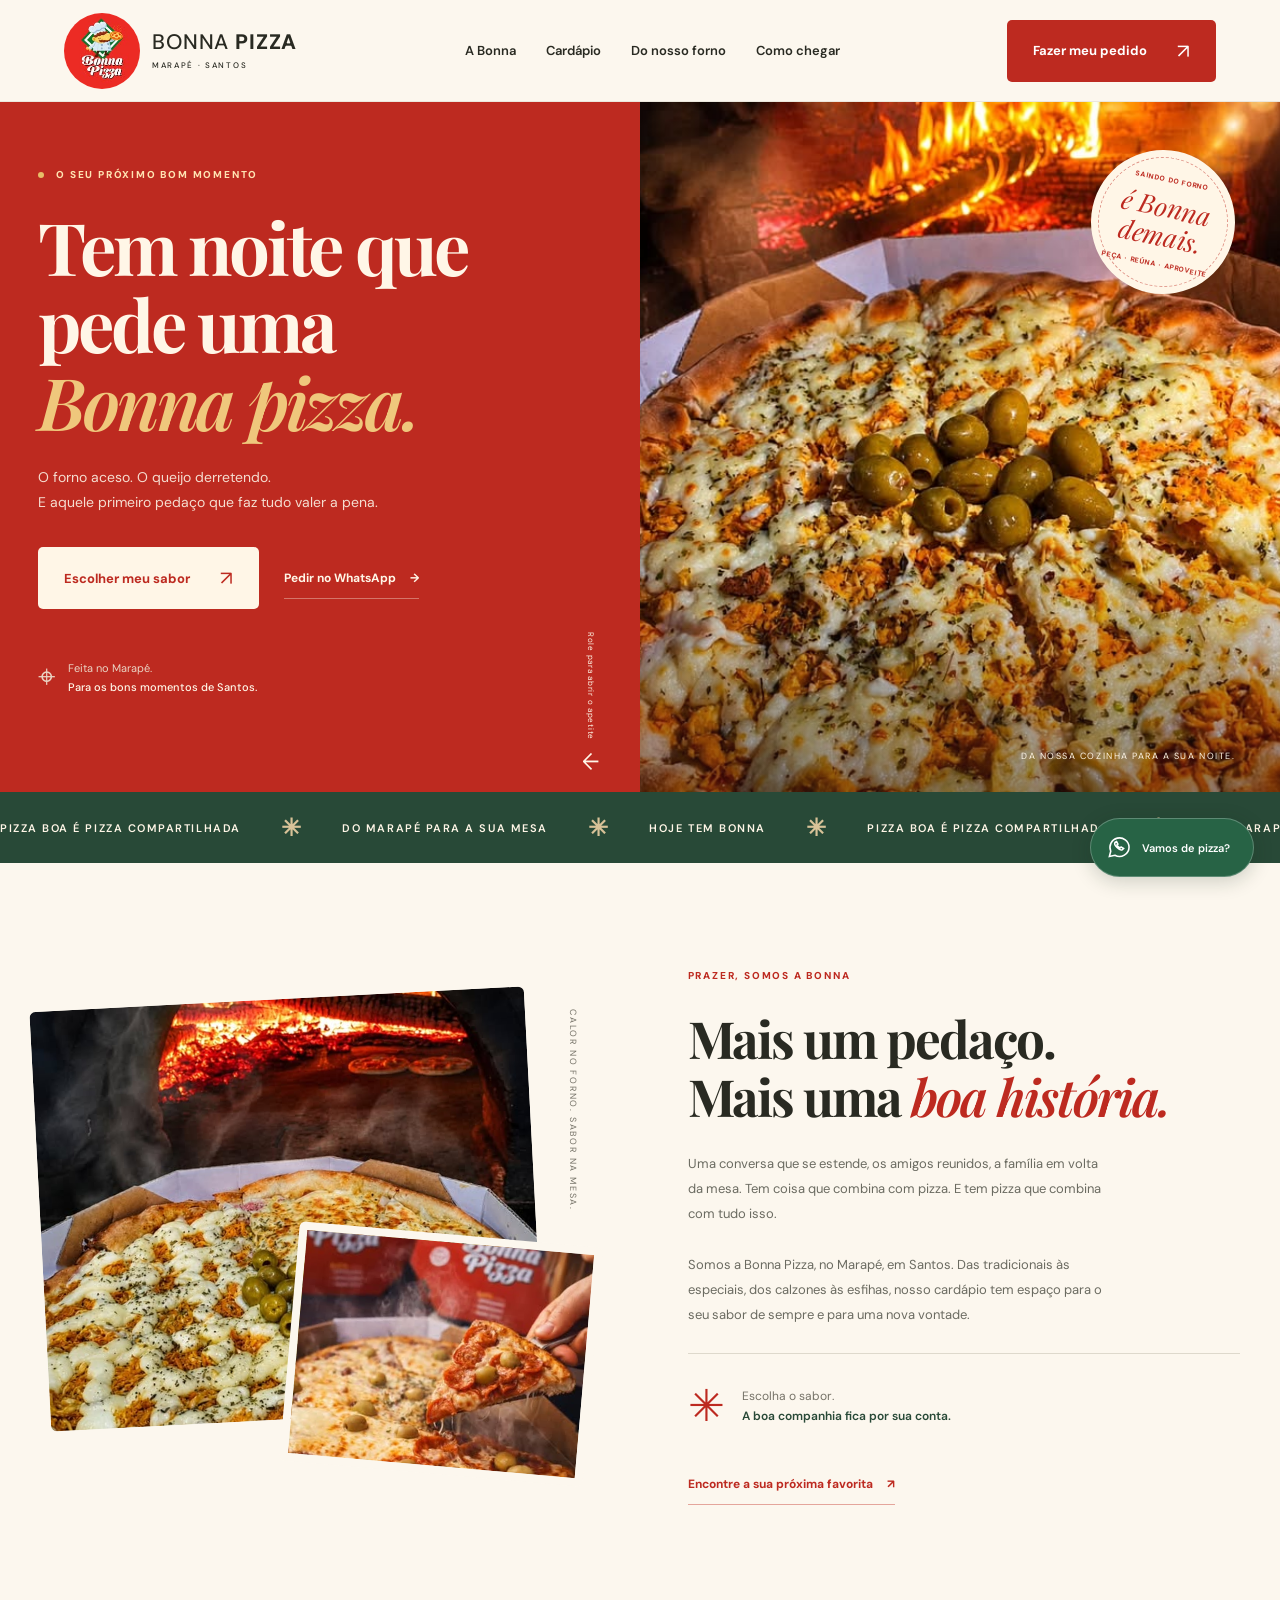
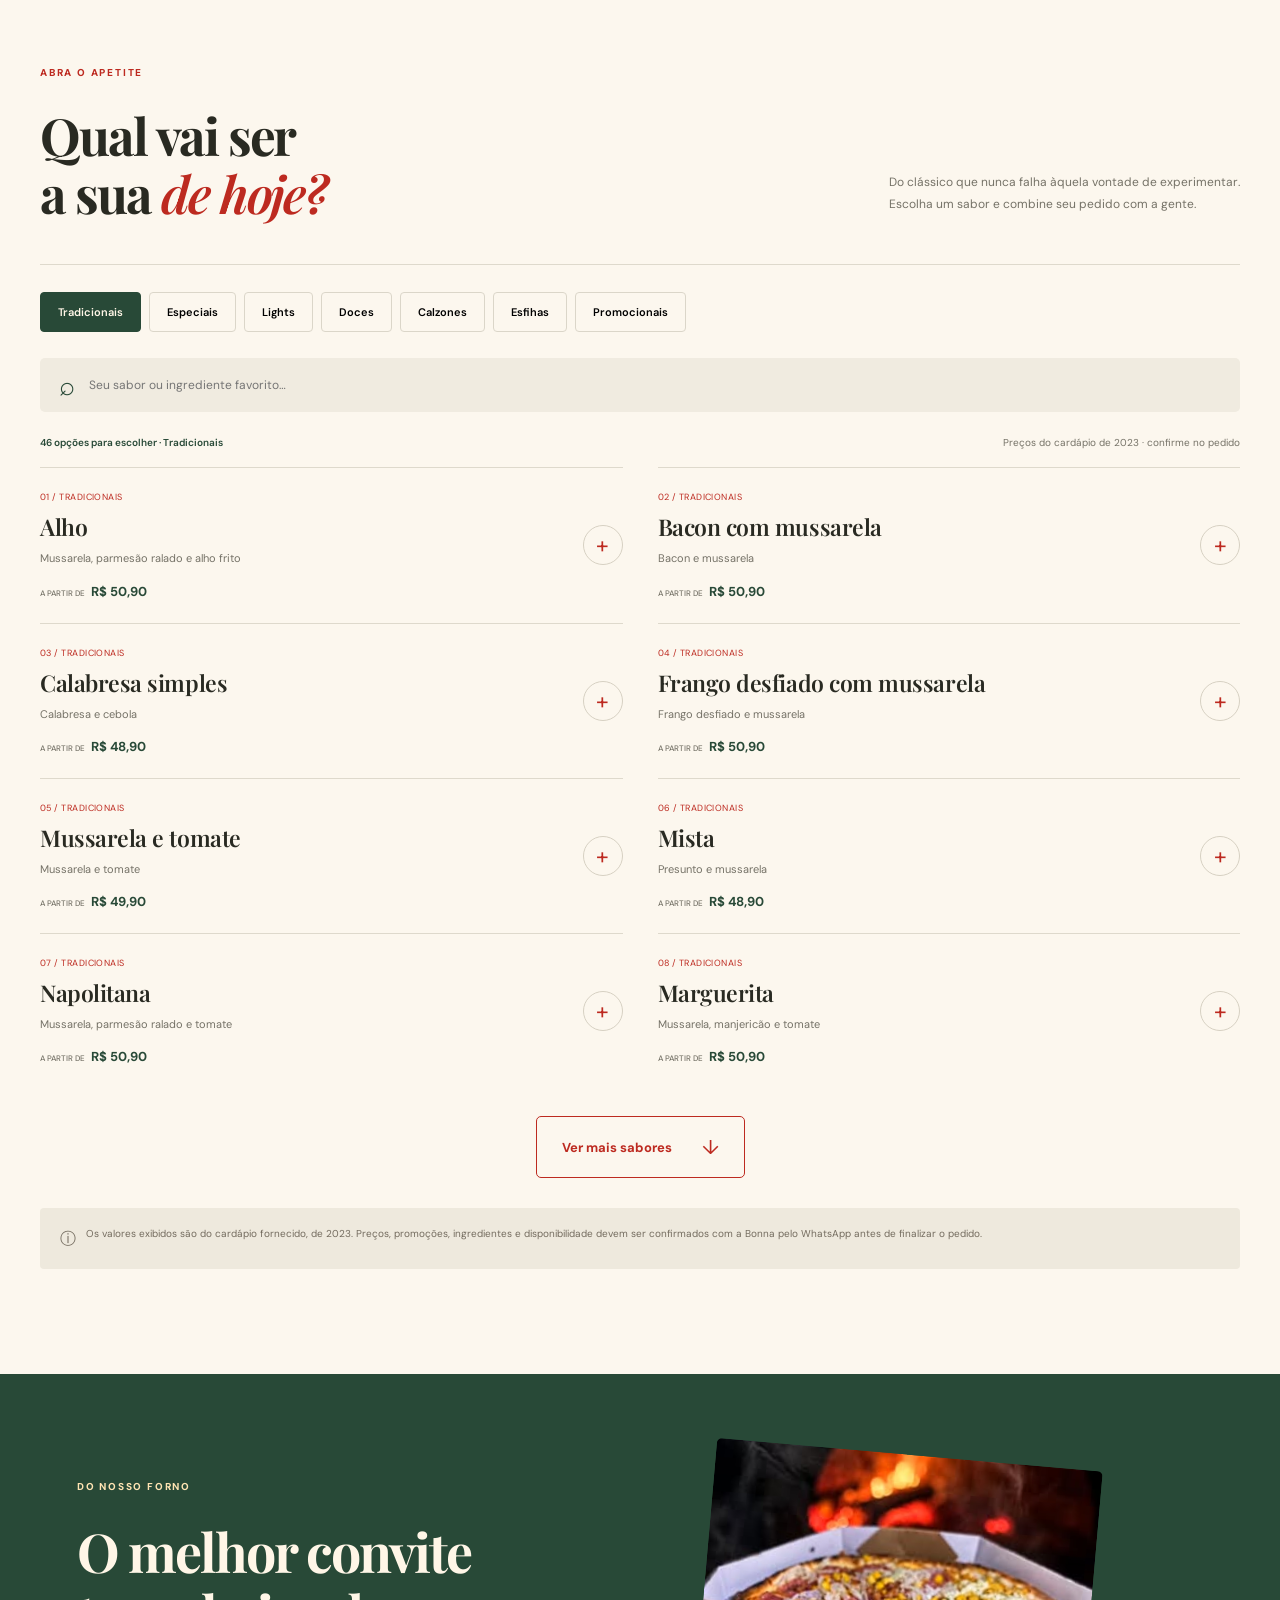
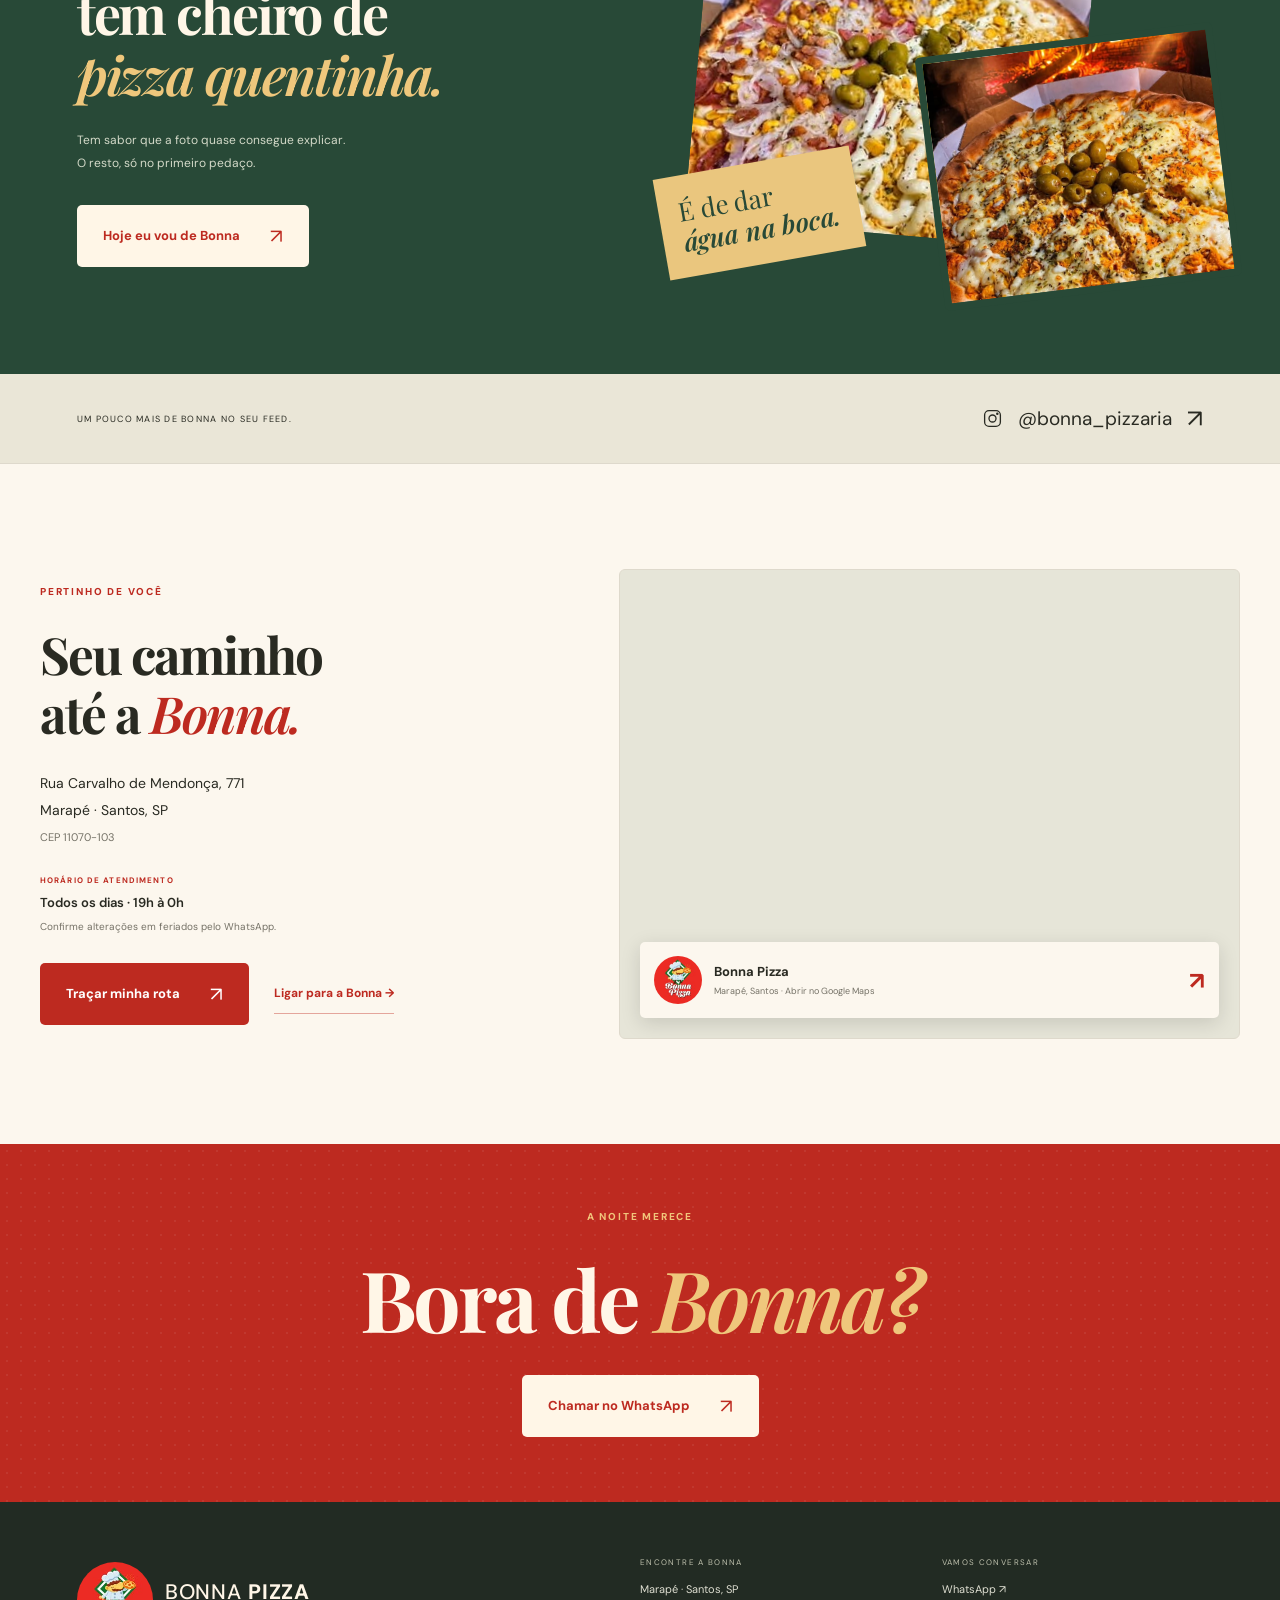
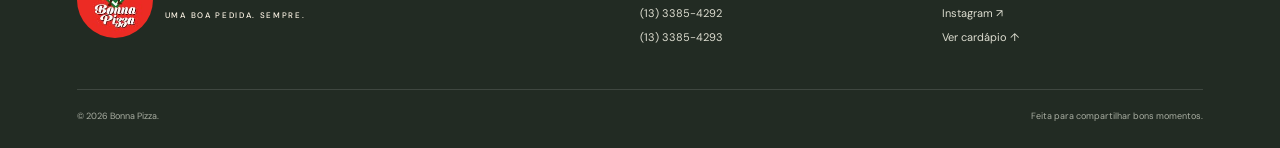
==== index.html @ b21de962 "Adiciona site da Bonna Pizza com cardápio e pedidos pelo WhatsApp" ====
<!doctype html>
<html lang="pt-BR">
<head>
  <meta charset="UTF-8"><meta name="viewport" content="width=device-width,initial-scale=1">
  <title>Bonna Pizza · Um bom momento começa com pizza</title>
  <meta name="description" content="Conheça o cardápio da Bonna Pizza no Marapé, em Santos. Pizzas, calzones e esfihas. Escolha seu sabor e peça pelo WhatsApp.">
  <meta name="theme-color" content="#bf291e"><link rel="icon" type="image/jpeg" href="[data-uri]"><link rel="apple-touch-icon" href="[data-uri]">
  <style>@import url('https://fonts.googleapis.com/css2?family=DM+Sans:wght@400;500;600;700&family=Playfair+Display:ital,wght@0,600;0,700;0,800;1,600;1,700&display=swap');
:root{--red:#bd2a20;--deep:#93251d;--cream:#fff6e7;--paper:#fcf7ee;--ink:#292a22;--green:#284937;--muted:#757267;--line:#ded9cc}*{box-sizing:border-box}html{scroll-behavior:smooth;scroll-padding-top:105px}body{margin:0;color:var(--ink);background:var(--paper);font-family:'DM Sans',Arial,sans-serif;-webkit-font-smoothing:antialiased}a{color:inherit;text-decoration:none;cursor:pointer}button,input{font:inherit}button{cursor:pointer}img{display:block;max-width:100%;object-fit:cover}button,a,input{ -webkit-tap-highlight-color:transparent}a,button{transition:transform .25s,background .25s,box-shadow .25s,color .25s}a:focus-visible,button:focus-visible,input:focus-visible{outline:3px solid #d18c28;outline-offset:5px}.sr-only{position:absolute;width:1px;height:1px;overflow:hidden;clip-path:inset(50%)}.skip{position:fixed;top:-70px;background:var(--cream);padding:14px;z-index:100}.skip:focus{top:0}header{height:102px;background:var(--paper);position:sticky;top:0;z-index:30;border-bottom:1px solid #ded9cc88;transition:box-shadow .3s}header.scrolled{box-shadow:0 6px 20px #26251d10}.nav-wrap{max-width:1440px;height:100%;margin:auto;padding:0 5%;display:flex;align-items:center;justify-content:space-between;gap:24px}.brand{display:flex;align-items:center;gap:12px}.brand img{border-radius:50%;width:76px;height:76px}.brand>span{font-size:21px;letter-spacing:.04em;font-weight:500;line-height:1.05}.brand b{font-weight:800}.brand small{display:block;font-size:8px;letter-spacing:.21em;margin-top:8px}nav{display:flex;gap:30px;font-size:13px;font-weight:600}nav a:hover{color:var(--red);transform:translateY(-2px)}.button{background:var(--red);color:white;border:1px solid transparent;display:inline-flex;align-items:center;justify-content:center;gap:30px;padding:17px 25px;border-radius:5px;font-size:13px;font-weight:700;min-height:52px}.button span{font-size:20px;font-weight:400}.button:hover{transform:translateY(-4px);box-shadow:0 9px 22px #7c231c28;background:var(--deep)}.cream{background:var(--cream);color:var(--red)}.cream:hover{background:#fff;color:var(--deep);box-shadow:0 10px 28px #31160d28}.outline{background:transparent;border-color:var(--red);color:var(--red)}.outline:hover{background:var(--red);color:#fff}.menu-toggle{display:none}.hero{display:grid;grid-template-columns:1fr 1fr;min-height:690px;position:relative;background:var(--red);color:var(--cream)}.hero-copy{padding:65px 6% 65px max(6%,calc((100vw - 1290px)/2));position:relative;z-index:1}.eyebrow{font-size:10px;font-weight:800;letter-spacing:.18em;color:var(--red);margin:0 0 25px;line-height:1.6}.eyebrow.light{color:#ffe4b3}.eyebrow>span{display:inline-block;background:#e7be68;width:6px;height:6px;border-radius:50%;margin-right:8px}.hero h1{font-family:'Playfair Display',Georgia,serif;font-size:clamp(55px,5.65vw,87px);line-height:1.07;letter-spacing:-.045em;font-weight:700;margin:0 0 25px}em{font-weight:600}h1 em{color:#efc77c}.hero-description{font-size:14px;line-height:1.8;color:#f5ddd0;margin-bottom:32px}.actions{display:flex;align-items:center;gap:25px;flex-wrap:wrap}.text-link{font-size:12px;font-weight:700;display:inline-flex;gap:14px;align-items:center;border-bottom:1px solid #fff6e75e;padding:12px 0}.text-link:hover{transform:translateY(-3px)}.text-link.red{color:var(--red);border-color:#bd2a2066}.hero-location{display:flex;align-items:center;gap:13px;margin-top:42px;font-size:11px;line-height:1.7;color:#ead4c4}.hero-location strong{font-weight:500;color:var(--cream)}.location-icon{font-size:31px;font-weight:400}.hero-photo{position:relative;min-width:0;overflow:hidden}.hero-photo>img{height:100%;width:100%;object-position:55% center;transition:transform 1s}.hero:hover .hero-photo>img{transform:scale(1.025)}.photo-shade{position:absolute;inset:0;background:linear-gradient(0deg,#20110a80,transparent 40%)}.round-stamp{position:absolute;right:7%;top:7%;border-radius:50%;width:144px;height:144px;display:flex;flex-direction:column;align-items:center;justify-content:center;background:var(--cream);color:var(--red);transform:rotate(12deg);outline:1px dashed #bd2a2077;outline-offset:-8px;box-shadow:0 3px 20px #0002}.round-stamp>span{font-size:7px;letter-spacing:.1em;font-weight:700}.round-stamp b{font:italic 26px/1.1 'Playfair Display',Georgia,serif;text-align:center;margin:9px 0}.photo-caption{position:absolute;bottom:30px;right:7%;font-size:9px;letter-spacing:.17em}.scroll-cue{position:absolute;bottom:20px;left:45%;font-size:8px;letter-spacing:.09em;writing-mode:vertical-rl;display:flex;gap:12px;align-items:center}.scroll-cue span{font-size:22px}.marquee{overflow:hidden;background:var(--green);color:var(--cream);padding:20px 0;font-size:11px;letter-spacing:.14em;font-weight:600}.marquee>div{display:flex;align-items:center;gap:40px;white-space:nowrap;width:max-content;animation:marquee 42s linear infinite}.marquee i{color:#d8c298;font-size:24px;font-style:normal}@keyframes marquee{to{transform:translateX(-50%)}}.section{max-width:1290px;padding:105px 40px;margin:0 auto}h2{font-family:'Playfair Display',Georgia,serif;font-size:clamp(38px,4vw,58px);line-height:1.14;letter-spacing:-.04em;font-weight:700;margin:0}h2 em{color:var(--red)}.about{display:grid;grid-template-columns:1fr 1fr;gap:95px;align-items:center}.about-images{position:relative;padding:0 58px 55px 0;min-width:0}.image-frame{overflow:hidden;border-radius:6px}.image-frame img{width:100%;height:100%;transition:transform .7s}.image-frame:hover img{transform:scale(1.05)}.tall{height:420px;transform:rotate(-3deg)}.detail{position:absolute;bottom:0;right:0;width:55%;height:240px;border:8px solid var(--paper);transform:rotate(5deg)}.vertical-label{position:absolute;right:14px;top:10px;writing-mode:vertical-rl;letter-spacing:.2em;font-size:9px;color:var(--muted)}.about-copy>p:not(.eyebrow){font-size:13px;line-height:1.95;color:#6b6b61;max-width:420px;margin-top:25px}.about-note{display:flex;gap:17px;align-items:center;margin:25px 0;border-top:1px solid var(--line);padding-top:20px}.about-note>span{font-size:44px;color:var(--red)}.about-note p{font-size:12px;line-height:1.7;color:var(--muted)}.about-note strong{color:var(--green);font-weight:600}.menu-section{padding-top:55px}.section-heading{display:flex;justify-content:space-between;align-items:flex-end;gap:30px;margin-bottom:42px}.section-heading>p{font-size:12px;color:var(--muted);line-height:1.9;max-width:360px;margin-bottom:6px}.menu-controls{border-top:1px solid var(--line);padding-top:27px}.tabs{display:flex;gap:8px;overflow:auto;padding-bottom:14px;scrollbar-width:thin}.tabs button{border:1px solid #dbd6c9;background:transparent;border-radius:4px;padding:12px 17px;font-size:11px;font-weight:600;white-space:nowrap}.tabs button.active{color:var(--cream);background:var(--green);border-color:var(--green)}.tabs button:hover{transform:translateY(-2px);border-color:var(--green)}.search-wrap{position:relative;margin:12px 0 24px;display:flex;align-items:center;gap:12px;background:#f0ebe0;border:1px solid transparent;border-radius:5px;padding:0 18px}.search-wrap:focus-within{border-color:var(--green)}.search-wrap>span{font-size:27px;color:var(--green)}.search-wrap input{height:52px;border:0;background:none;width:100%;outline:none;font-size:12px;color:var(--ink)}.search-wrap button{border:0;background:none;font-size:22px;color:var(--muted)}.menu-meta{display:flex;justify-content:space-between;align-items:center;gap:15px;font-size:10px;color:var(--muted);margin-bottom:18px}.menu-meta p{margin:0;color:var(--green);font-weight:600}.menu-grid{display:grid;grid-template-columns:repeat(2,minmax(0,1fr));gap:0 35px}.menu-card{display:grid;grid-template-columns:1fr auto;gap:18px;padding:23px 0;border-top:1px solid var(--line);position:relative;animation:card-in .35s both}.menu-card:hover{background:#f4eee1}.menu-card h3{font-family:'Playfair Display',Georgia,serif;font-size:23px;font-weight:600;letter-spacing:-.02em;margin:0 0 7px}.menu-number{font-family:'DM Sans',sans-serif;font-size:9px;letter-spacing:.05em;color:var(--red);display:block;margin-bottom:8px}.menu-card p{font-size:11px;color:var(--muted);line-height:1.75;margin:0;max-width:330px}.menu-card .price{font-size:13px;font-weight:700;color:var(--green);margin-top:14px}.price small{font-size:8px;font-weight:500;color:var(--muted);margin-right:6px}.pick{width:40px;height:40px;align-self:center;border-radius:50%;border:1px solid #d6d0c2;color:var(--red);background:transparent;font-size:23px}.pick:hover{background:var(--red);border-color:var(--red);color:white;transform:rotate(90deg)}#load-more{display:flex;margin:28px auto 0}#load-more[hidden]{display:none}.menu-footnote{display:flex;gap:10px;align-items:flex-start;background:#eee9dd;padding:17px 20px;border-radius:4px;margin-top:30px;font-size:10px;color:#736b5e;line-height:1.7}.menu-footnote p{margin:0}.menu-footnote>span{font-size:16px}.oven-section{background:var(--green);color:var(--cream);display:grid;grid-template-columns:1fr 1fr;gap:40px;padding:80px max(6%,calc((100vw - 1210px)/2));overflow:hidden}.oven-copy{padding:25px 0}.oven-copy h2{font-size:clamp(40px,4.2vw,62px)}.oven-copy h2 em{color:#efc77c}.oven-copy>p:not(.eyebrow){font-size:12px;line-height:1.9;color:#d3d9c8;margin:25px 0 30px}.oven-images{position:relative;padding:0 20px 35px 40px;min-height:440px}.oven-main{height:380px;width:80%;border-radius:5px;transform:rotate(5deg);object-position:center}.oven-detail{position:absolute;bottom:0;right:-25px;width:55%;height:255px;border:7px solid var(--green);border-radius:5px;transform:rotate(-7deg)}.oven-tag{position:absolute;left:0;bottom:30px;background:#eac67e;color:var(--green);font:26px/1.2 'Playfair Display',Georgia,serif;padding:20px;transform:rotate(-10deg)}.instagram-strip{display:flex;justify-content:space-between;gap:24px;align-items:center;padding:28px max(6%,calc((100vw - 1210px)/2));background:#eae6d7;border-bottom:1px solid var(--line)}.instagram-strip>span{font-size:9px;letter-spacing:.14em}.instagram-strip a{font-size:19px;display:flex;align-items:center;gap:15px}.instagram-strip a:hover{color:var(--red);transform:translateX(4px)}.instagram-strip svg{width:21px;height:21px;fill:none;stroke:currentColor;stroke-width:1.5}.instagram-strip b{font-size:25px;font-weight:400}.location{display:grid;grid-template-columns:.9fr 1.1fr;gap:70px;align-items:center}address{font-size:14px;line-height:1.9;font-style:normal;margin-top:28px}address small{color:var(--muted);font-size:11px}.hours{display:flex;flex-direction:column;gap:9px;margin:25px 0 30px}.hours>span{font-size:8px;letter-spacing:.14em;color:var(--red);font-weight:700}.hours strong{font-size:13px;font-weight:600}.hours small{font-size:10px;color:var(--muted)}.map-wrap{height:470px;position:relative;border-radius:6px;overflow:hidden;background:#e6e5d8;border:1px solid #ded9cc}.map-wrap iframe{height:100%;width:100%;border:0;filter:saturate(.65)}.map-label{position:absolute;bottom:20px;left:20px;right:20px;background:var(--paper);border-radius:5px;padding:14px;display:flex;align-items:center;gap:12px;box-shadow:0 5px 20px #0002}.map-label img{border-radius:50%}.map-label span{display:flex;flex-direction:column;gap:5px}.map-label strong{font-size:13px}.map-label small{font-size:9px;color:var(--muted)}.map-label>b{margin-left:auto;font-size:24px;color:var(--red)}.final-cta{background:var(--red);color:var(--cream);padding:65px 30px;text-align:center;background-image:radial-gradient(#fff1 1px,transparent 1px);background-size:14px 14px}.final-cta .eyebrow{color:#f1c57b}.final-cta h2{font-size:clamp(55px,6.6vw,94px);margin-bottom:28px}.final-cta h2 em{color:#efc77c}footer{background:#222b23;color:var(--cream);padding:55px max(6%,calc((100vw - 1210px)/2)) 0}.footer-main{display:grid;grid-template-columns:2fr 1fr 1fr;gap:40px;padding-bottom:45px}.footer-main>div{display:flex;flex-direction:column;gap:10px}.footer-main>div>span{font-size:8px;letter-spacing:.17em;color:#bdbfac;margin-bottom:5px}.footer-main>div>a{font-size:11px;color:#deded1}.footer-main>div>a:hover{color:#efc77c}.footer-bottom{border-top:1px solid #fff2;padding:20px 0 26px;display:flex;justify-content:space-between;font-size:9px;color:#a9aea2}.whatsapp-float{position:fixed;right:26px;bottom:23px;background:#276345;color:white;z-index:25;display:flex;align-items:center;gap:9px;padding:15px;border:1px solid #ffffff40;border-radius:40px;box-shadow:0 4px 20px #10291633}.whatsapp-float svg{width:27px;height:27px;fill:none;stroke:currentColor;stroke-width:1.4}.whatsapp-float span{font-size:11px;font-weight:600;padding-right:8px}.whatsapp-float:hover{transform:translateY(-5px);background:#1c7746;box-shadow:0 9px 25px #10291644}dialog{border:0;border-radius:10px;max-width:520px;width:calc(100% - 32px);padding:0;background:var(--paper);color:var(--ink);box-shadow:0 20px 90px #0004}dialog::backdrop{background:#152017aa;backdrop-filter:blur(4px)}.dialog-inner{padding:42px;position:relative}.dialog-close{position:absolute;right:15px;top:12px;border:0;background:none;color:var(--red);font-size:28px;width:35px;height:35px}.dialog-inner .eyebrow{margin-bottom:14px}.dialog-inner h2{font-size:36px}.dialog-inner>p:not(.eyebrow){font-size:13px;line-height:1.8;color:var(--muted)}fieldset{border:0;padding:0;margin:25px 0}legend{font-size:11px;font-weight:700;margin-bottom:12px}#size-options{display:flex;gap:12px}.size-option{border:1px solid var(--line);padding:16px;cursor:pointer;border-radius:5px;flex:1;display:flex;align-items:center;gap:10px;font-size:12px}.size-option:has(input:checked){background:#e5ecdf;border-color:var(--green)}.size-option input{accent-color:var(--green)}.size-option strong{display:block;font-size:14px;margin-top:5px}.dialog-warning{font-size:10px!important}#dialog-order{width:100%;gap:12px}.reveal{transition:opacity .75s,transform .75s}.motion .reveal{opacity:0;transform:translateY(28px)}.motion .reveal.visible{opacity:1;transform:none}@keyframes card-in{from{opacity:0;transform:translateY(12px)}to{opacity:1;transform:none}}
@media(min-width:1600px){.hero-copy{padding-top:80px;padding-bottom:80px}.hero{min-height:750px}}@media(max-width:1100px){nav{gap:17px}.nav-order{padding:13px 16px;gap:12px}.brand>span{display:none}.hero-copy{padding:55px 6%}.hero h1{font-size:66px}.hero .actions{gap:10px}.hero .text-link{font-size:10px}.about{gap:50px}.section{padding:80px 35px}.oven-section{padding:65px 6%}.oven-images{padding-left:15px}.location{gap:35px}.round-stamp{width:120px;height:120px}.round-stamp b{font-size:23px}.round-stamp>span{font-size:6px}.hero .button{padding:15px 18px;gap:14px}.oven-detail{right:-5px}.oven-tag{font-size:22px}}
@media(max-width:760px){html{scroll-padding-top:82px}header{height:82px}.nav-wrap{padding:0 20px;gap:12px}.brand img{width:60px;height:60px}.brand>span{display:block;font-size:17px}.brand small{font-size:6px}.nav-order{margin-left:auto;padding:11px 14px;min-height:42px;font-size:10px;gap:10px}.menu-toggle{width:33px;height:40px;display:flex;flex-direction:column;justify-content:center;gap:6px;background:none;border:0;padding:3px}.menu-toggle span{height:2px;width:24px;background:var(--green);transition:transform .25s}.menu-toggle[aria-expanded=true] span:first-child{transform:translateY(4px) rotate(45deg)}.menu-toggle[aria-expanded=true] span:last-child{transform:translateY(-4px) rotate(-45deg)}nav{position:absolute;top:82px;left:0;right:0;padding:25px;background:var(--paper);box-shadow:0 12px 15px #0001;display:none;flex-direction:column;gap:24px}nav.open{display:flex}.hero{grid-template-columns:1fr;min-height:0}.hero-copy{padding:48px 25px 40px}.hero h1{font-size:clamp(53px,12vw,78px);line-height:1.05}.hero .eyebrow{font-size:8px;margin-bottom:23px}.hero-description{font-size:13px;margin-bottom:25px}.hero h1 br:nth-child(2){display:none}.hero .actions{gap:20px}.hero .text-link{font-size:11px}.hero-location{margin-top:30px;font-size:10px}.hero-photo{height:390px}.hero-photo>img{object-position:center 55%}.round-stamp{top:25px;right:25px;width:115px;height:115px}.scroll-cue{display:none}.photo-caption{font-size:7px;bottom:20px}.marquee{padding:15px 0;font-size:9px}.marquee>div{gap:25px}.section{padding:65px 24px}.about{grid-template-columns:1fr;gap:40px}.about-images{max-width:500px;width:100%;margin:auto;padding-right:45px;padding-bottom:35px}.tall{height:340px}.detail{height:200px;width:53%}.about-copy h2{font-size:41px}.about-copy>p:not(.eyebrow){font-size:13px}.about-copy .eyebrow{margin-bottom:18px}.about-note{margin:20px 0}.menu-section{padding-top:25px}.section-heading{display:block;margin-bottom:28px}.section-heading>p{margin-top:20px;font-size:12px}.section-heading h2{font-size:46px}.eyebrow{font-size:9px;margin-bottom:18px}.tabs{margin-right:-24px}.tabs button{font-size:10px;padding:11px 13px}.menu-meta{align-items:flex-start;flex-direction:column;gap:7px;font-size:9px}.menu-grid{grid-template-columns:1fr}.menu-card{padding:22px 0}.menu-card h3{font-size:24px}.menu-card p{font-size:12px}.menu-card .price{font-size:14px}.pick{height:43px;width:43px}.menu-footnote{font-size:9px;padding:15px}.oven-section{grid-template-columns:1fr;padding:55px 24px;gap:25px}.oven-copy h2{font-size:44px}.oven-copy{padding:0}.oven-images{min-height:400px;padding:0 30px 40px 10px;max-width:500px;width:100%;margin:auto}.oven-main{width:85%;height:330px}.oven-detail{height:230px;width:54%;right:0}.oven-tag{bottom:15px;font-size:24px;left:0}.instagram-strip{padding:25px 24px;flex-direction:column;align-items:flex-start;gap:15px}.instagram-strip>span{font-size:8px}.instagram-strip a{font-size:20px}.location{grid-template-columns:1fr;gap:35px}.location h2{font-size:46px}.location address{margin-top:24px}.map-wrap{height:370px}.location .actions{gap:16px}.location .text-link{font-size:10px}.final-cta{padding:50px 24px}.final-cta h2{font-size:59px}footer{padding:40px 24px 0}.footer-main{grid-template-columns:1fr 1fr;gap:35px 25px}.footer-main>.brand{grid-column:1/-1}.footer-main>.brand>span{display:block}.footer-bottom{font-size:8px;gap:20px;line-height:1.7;padding-bottom:85px}.whatsapp-float{right:17px;bottom:17px;padding:13px}.whatsapp-float span{display:none}.dialog-inner{padding:35px 24px}.dialog-inner h2{font-size:32px}.size-option{padding:12px;font-size:11px}.dialog-inner .button{font-size:11px;padding:14px}.hero-photo{height:min(100vw,450px)}}
@media(prefers-reduced-motion:reduce){html{scroll-behavior:auto}*,*:before,*:after{animation:none!important;transition:none!important}.motion .reveal{opacity:1;transform:none}}
</style>
</head>
<body>
<a class="skip" href="#cardapio">Ir para o cardápio</a>
<header id="header"><div class="nav-wrap"><a class="brand" href="#inicio" aria-label="Bonna Pizza, início"><img src="[data-uri]" alt="Bonna Pizza" width="76" height="76"><span>BONNA <b>PIZZA</b><small>MARAPÉ · SANTOS</small></span></a><nav id="navigation" aria-label="Principal"><a href="#sobre">A Bonna</a><a href="#cardapio">Cardápio</a><a href="#momentos">Do nosso forno</a><a href="#localizacao">Como chegar</a></nav><a class="button nav-order" data-whatsapp>Fazer meu pedido <span>↗</span></a><button class="menu-toggle" aria-expanded="false" aria-controls="navigation" aria-label="Abrir menu"><span></span><span></span></button></div></header>
<main>
<section id="inicio" class="hero"><div class="hero-copy"><p class="eyebrow light"><span></span> O SEU PRÓXIMO BOM MOMENTO</p><h1>Tem noite que<br>pede uma<br><em>Bonna pizza.</em></h1><p class="hero-description">O forno aceso. O queijo derretendo.<br>E aquele primeiro pedaço que faz tudo valer a pena.</p><div class="actions"><a class="button cream" href="#cardapio">Escolher meu sabor <span>↗</span></a><a class="text-link" data-whatsapp>Pedir no WhatsApp <span>→</span></a></div><div class="hero-location"><span class="location-icon">⌖</span><span>Feita no Marapé.<br><strong>Para os bons momentos de Santos.</strong></span></div></div><div class="hero-photo"><img src="[data-uri]" alt="Pizza da Bonna com queijo gratinado, azeitonas e o forno aceso ao fundo" width="640" height="640" fetchpriority="high"><div class="photo-shade"></div><div class="round-stamp"><span>SAINDO DO FORNO</span><b>é Bonna<br>demais.</b><span>PEÇA · REÚNA · APROVEITE</span></div><span class="photo-caption">DA NOSSA COZINHA PARA A SUA NOITE.</span></div><a class="scroll-cue" href="#sobre" aria-label="Conhecer a Bonna">Role para abrir o apetite <span>↓</span></a></section>
<div class="marquee" aria-hidden="true"><div>PIZZA BOA É PIZZA COMPARTILHADA <i>✳</i> DO MARAPÉ PARA A SUA MESA <i>✳</i> HOJE TEM BONNA <i>✳</i> PIZZA BOA É PIZZA COMPARTILHADA <i>✳</i> DO MARAPÉ PARA A SUA MESA <i>✳</i> HOJE TEM BONNA <i>✳</i></div></div>
<section id="sobre" class="section about"><div class="about-images reveal"><div class="image-frame tall"><img src="[data-uri]" alt="Forno a lenha aceso na Bonna Pizza" loading="lazy" width="640" height="640"></div><div class="image-frame detail"><img src="[data-uri]" alt="Detalhe de uma pizza preparada na Bonna" loading="lazy" width="640" height="640"></div><span class="vertical-label">CALOR NO FORNO. SABOR NA MESA.</span></div><div class="about-copy reveal"><p class="eyebrow">PRAZER, SOMOS A BONNA</p><h2>Mais um pedaço.<br>Mais uma <em>boa história.</em></h2><p>Uma conversa que se estende, os amigos reunidos, a família em volta da mesa. Tem coisa que combina com pizza. E tem pizza que combina com tudo isso.</p><p>Somos a Bonna Pizza, no Marapé, em Santos. Das tradicionais às especiais, dos calzones às esfihas, nosso cardápio tem espaço para o seu sabor de sempre e para uma nova vontade.</p><div class="about-note"><span>✳</span><p>Escolha o sabor.<br><strong>A boa companhia fica por sua conta.</strong></p></div><a class="text-link red" href="#cardapio">Encontre a sua próxima favorita <span>↗</span></a></div></section>
<section id="cardapio" class="section menu-section"><div class="section-heading reveal"><div><p class="eyebrow">ABRA O APETITE</p><h2>Qual vai ser<br>a sua <em>de hoje?</em></h2></div><p>Do clássico que nunca falha àquela vontade de experimentar.<br>Escolha um sabor e combine seu pedido com a gente.</p></div><div class="menu-controls"><div class="tabs" role="group" aria-label="Categorias do cardápio"></div><div class="search-wrap"><label class="sr-only" for="search">Buscar sabor ou ingrediente</label><span aria-hidden="true">⌕</span><input id="search" type="search" placeholder="Seu sabor ou ingrediente favorito…" autocomplete="off"><button id="clear-search" aria-label="Limpar busca" hidden>×</button></div></div><div class="menu-meta"><p id="result-count" role="status" aria-live="polite"></p><span>Preços do cardápio de 2023 · confirme no pedido</span></div><div id="menu-grid" class="menu-grid"></div><p id="empty" hidden>Nenhum sabor encontrado. Tente outro ingrediente ou outra categoria.</p><button id="load-more" class="button outline">Ver mais sabores <span>↓</span></button><div class="menu-footnote"><span>ⓘ</span><p>Os valores exibidos são do cardápio fornecido, de 2023. Preços, promoções, ingredientes e disponibilidade devem ser confirmados com a Bonna pelo WhatsApp antes de finalizar o pedido.</p></div></section>
<section id="momentos" class="oven-section"><div class="oven-copy reveal"><p class="eyebrow light">DO NOSSO FORNO</p><h2>O melhor convite<br>tem cheiro de<br><em>pizza quentinha.</em></h2><p>Tem sabor que a foto quase consegue explicar.<br>O resto, só no primeiro pedaço.</p><a class="button cream" data-whatsapp>Hoje eu vou de Bonna <span>↗</span></a></div><div class="oven-images reveal"><img class="oven-main" src="[data-uri]" alt="Pizza da Bonna pronta para servir" width="640" height="640" loading="lazy"><img class="oven-detail" src="[data-uri]" alt="Pizza recém-preparada em frente ao forno da Bonna" width="640" height="640" loading="lazy"><span class="oven-tag">É de dar<br><em>água na boca.</em></span></div></section>
<section class="instagram-strip"><span>UM POUCO MAIS DE BONNA NO SEU FEED.</span><a href="https://www.instagram.com/bonna_pizzaria/" target="_blank" rel="noopener noreferrer"><svg viewBox="0 0 24 24" aria-hidden="true"><rect x="3" y="3" width="18" height="18" rx="5"/><circle cx="12" cy="12" r="4"/><circle cx="17.5" cy="6.5" r=".7"/></svg>@bonna_pizzaria <b>↗</b></a></section>
<section id="localizacao" class="section location"><div class="reveal"><p class="eyebrow">PERTINHO DE VOCÊ</p><h2>Seu caminho<br>até a <em>Bonna.</em></h2><address>Rua Carvalho de Mendonça, 771<br>Marapé · Santos, SP<br><small>CEP 11070-103</small></address><div class="hours"><span>HORÁRIO DE ATENDIMENTO</span><strong>Todos os dias · 19h à 0h</strong><small>Confirme alterações em feriados pelo WhatsApp.</small></div><div class="actions"><a class="button" href="https://maps.app.goo.gl/r8yBhENNUu5ic9cW7" target="_blank" rel="noopener noreferrer">Traçar minha rota <span>↗</span></a><a class="text-link red" href="tel:+551333854292">Ligar para a Bonna →</a></div></div><div class="map-wrap reveal"><iframe title="Localização da Bonna Pizza no Marapé, Santos" src="https://www.google.com/maps?q=Bonna%20Pizza%20Rua%20Carvalho%20de%20Mendon%C3%A7a%20771%20Santos&output=embed" loading="lazy" referrerpolicy="no-referrer-when-downgrade" allowfullscreen></iframe><a class="map-label" href="https://maps.app.goo.gl/r8yBhENNUu5ic9cW7" target="_blank" rel="noopener noreferrer"><img src="[data-uri]" alt="" width="48" height="48"><span><strong>Bonna Pizza</strong><small>Marapé, Santos · Abrir no Google Maps</small></span><b>↗</b></a></div></section>
<section class="final-cta reveal"><p class="eyebrow">A NOITE MERECE</p><h2>Bora de <em>Bonna?</em></h2><a class="button cream" data-whatsapp>Chamar no WhatsApp <span>↗</span></a></section>
</main>
<footer><div class="footer-main"><a class="brand" href="#inicio"><img src="[data-uri]" alt="Bonna Pizza" width="80" height="80"><span>BONNA <b>PIZZA</b><small>UMA BOA PEDIDA. SEMPRE.</small></span></a><div><span>ENCONTRE A BONNA</span><a href="#localizacao">Marapé · Santos, SP</a><a href="tel:+551333854292">(13) 3385-4292</a><a href="tel:+551333854293">(13) 3385-4293</a></div><div><span>VAMOS CONVERSAR</span><a data-whatsapp>WhatsApp ↗</a><a href="https://www.instagram.com/bonna_pizzaria/" target="_blank" rel="noopener noreferrer">Instagram ↗</a><a href="#cardapio">Ver cardápio ↑</a></div></div><div class="footer-bottom"><span>© <span id="year">2026</span> Bonna Pizza.</span><span>Feita para compartilhar bons momentos.</span></div></footer>
<a class="whatsapp-float" data-whatsapp aria-label="Pedir pelo WhatsApp"><svg viewBox="0 0 24 24" aria-hidden="true"><path d="M20.5 11.5a8.5 8.5 0 0 1-12.6 7.4L3 20l1.2-4.7A8.5 8.5 0 1 1 20.5 11.5Z"/><path d="M8 7.5c-.7 1 .3 3 1.8 4.5 1.6 1.6 3.7 2.6 4.8 1.8l1-1-2.2-1.2-.8.8c-1.3-.5-2.2-1.4-2.8-2.6l.8-.8-1.2-2.3Z"/></svg><span>Vamos de pizza?</span></a>
<dialog id="order-dialog"><div class="dialog-inner"><button class="dialog-close" aria-label="Fechar detalhes">×</button><p id="dialog-category" class="eyebrow"></p><h2 id="dialog-name"></h2><p id="dialog-description"></p><fieldset id="sizes"><legend>Escolha o tamanho</legend><div id="size-options"></div></fieldset><p class="dialog-warning">Valores do cardápio de 2023. Confirme o preço e a disponibilidade com a Bonna.</p><a id="dialog-order" class="button" target="_blank" rel="noopener noreferrer">Pedir este sabor no WhatsApp <span>↗</span></a></div></dialog>
<script>// Transcrição do cardápio fornecido (2023). Conferir valores atuais no atendimento.
const categories = [
  ['tradicionais','Tradicionais'],['especiais','Especiais'],['lights','Lights'],['doces','Doces'],['calzones','Calzones'],['esfihas','Esfihas'],['promocionais','Promocionais']
];
const menu = [];
function add(category, rows) {
  rows.trim().split('\n').forEach(line => {
    const [id,name,description,small,normal] = line.split('|');
    menu.push({id,name,description,category,small:small?Number(small):null,normal:Number(normal)});
  });
}
add('tradicionais',`
01|Alho|Mussarela, parmesão ralado e alho frito|50.90|56
02|Bacon com mussarela|Bacon e mussarela|50.90|55
03|Calabresa simples|Calabresa e cebola|48.90|53
04|Frango desfiado com mussarela|Frango desfiado e mussarela|50.90|56
05|Mussarela e tomate|Mussarela e tomate|49.90|54
06|Mista|Presunto e mussarela|48.90|53
07|Napolitana|Mussarela, parmesão ralado e tomate|50.90|55
08|Marguerita|Mussarela, manjericão e tomate|50.90|56
09|Bauru|Mussarela, presunto e tomate|50.90|56
10|À moda|Presunto, mussarela, palmito, catupiry e calabresa|61.90|66
11|Americana|Mussarela, calabresa, bacon e cebola|56|61
12|Atum I|Atum e cebola|55|60
13|Atum II|Atum e mussarela|58|62
14|Atum III|Atum e catupiry|58|63
15|Baiana|Calabresa moída, ovo e cebola|50|55
16|Bonna Pizza|Peito de peru, mussarela, molho branco e gratinada com parmesão|61.90|63
17|Caipira|Peito de frango desfiado, catupiry e milho|51|56
18|Calabresa I|Calabresa com catupiry|49|54
19|Calafrango I|Frango desfiado, calabresa e catupiry|51|56
20|Calafrango II|Frango desfiado, calabresa e mussarela|55|60
21|Champignon|Champignon com molho rosé e mussarela|58|63
22|Da casa|Palmito, atum, cebola e mussarela|59|65
23|Dedra|Mussarela, calabresa moída, brócolis, catupiry e batata palha|59.90|63
24|Dois queijos|Mussarela e catupiry|53|58
25|Três queijos|Mussarela, provolone e catupiry|56|62
26|Quatro queijos|Mussarela, catupiry, parmesão ralado e gorgonzola|58|64
27|Cinco queijos|Mussarela, cheddar, gorgonzola, parmesão e catupiry|60|65
28|Francesa|Presunto, ovo, catupiry, mussarela e palmito|58|62
29|Frango com catupiry|Frango desfiado e catupiry|50|55
30|Gostosona|Mussarela, presunto, calabresa, catupiry, tomate e parmesão ralado|62|66
31|Gratinada|Mussarela, provolone e parmesão|55|60
32|Lombo I|Lombo defumado e mussarela|52|58
33|Lombo II|Lombo defumado e catupiry|51|56
34|Milho verde especial|Milho, mussarela, calabresa, bacon e cebola|57|62
35|Carne seca I|Carne seca desfiada, cebola e mussarela|61|66
36|Carne seca II|Carne seca desfiada, cebola e catupiry|61|66
37|Toscana|Mussarela, toscana, cebola roxa, pimentão e tomate cereja|61|66
38|Palmito I|Palmito com mussarela|50|56
39|Palmito II|Palmito com catupiry|50|56
40|Paulista|Calabresa, mussarela e cebola|55|60
41|Pepperoni|Pepperoni e mussarela|62|67
42|Peruana|Atum, palmito, ervilha, ovos, cebola e mussarela|60|65
43|Pizaiolo I|Peito de peru, ervilha, palmito, catupiry, brócolis ao alho e batata palha|57|63
44|Portuguesa|Presunto, ovos, cebola, calabresa, ervilha, palmito e mussarela|58|65
45|Romana|Mussarela, aliche, tomate e parmesão|59|65
46|Siciliana|Mussarela, champignon e bacon|54|60
`);
add('especiais',`
47|Da Nona|Peito de peru, palmito, catupiry, mussarela, alho-poró e tomate cereja|85|89.90
48|Costela especial|Mussarela, costela temperada, cebola roxa, molho barbecue, catupiry, cebolinha e tomate cereja|75|79.90
49|Calabresa super|Mussarela, calabresa, catupiry, ovo, tomate e parmesão|72|78
50|Da Nona especial|Peito de peru, mussarela de búfala, catupiry, tomate seco e alho-poró|86|91
51|Camarão especial I|Camarão e mussarela. Sob encomenda.|117|121
52|Camarão especial II|Camarão e catupiry. Sob encomenda.|117|121
`);
add('calzones',`
53|Calzone I|Molho de tomate, presunto, mussarela, catupiry e palmito, coberto com azeite e parmesão||52.90
54|Calzone II|Mussarela, frango, catupiry e milho||53.90
55|Calzone III|Mussarela, calabresa moída, catupiry e palmito||51.90
`);
add('lights',`
56|Abobrinha|Abobrinha grelhada, mussarela, parmesão e tomate cereja|54|59
57|Brócolis I|Brócolis temperado com alho, bacon e mussarela|52|58
58|Brócolis II|Mussarela de búfala, brócolis e tomate seco|60|65
59|Búfala|Mussarela de búfala com tomate seco|62|68
60|Rúcula|Mussarela de búfala, tomate seco e rúcula|62|68
61|Jardineira|Escarola, mussarela e bacon|56|61
62|Marachic|Mussarela, calabresa, molho rosé com champignon e azeitonas|58|62
63|Marguerita especial|Mussarela de búfala, manjericão, parmesão e tomate cereja|63|68
64|Peito de peru I|Peito de peru com mussarela|57|61
65|Peito de peru II|Peito de peru com catupiry|57|61
66|Peito de peru III|Peito de peru, mussarela de búfala, parmesão e tomate cereja|61|66
67|Lombo super|Mussarela, lombo, catupiry e bacon|61|66
68|Amigas light|Queijo frescal, peito de peru, manjericão, champignon in natura e tomate cereja|61|66
69|Frango à portuguesa|Mussarela, frango, ovos, presunto, ervilhas e cebola|65|68
70|Di Parma|Mussarela, manjericão, presunto tipo Parma, tomate cereja e parmesão|58|63
71|Fiorentina|Frango, catupiry, molho rosé com champignon e batata palha|58|62
`);
add('doces',`
72|Banana|Banana com leite condensado, creme de leite e canela|44|50
73|Banana com chocolate||44|50
74|Chocolate com confete||44|50
75|Brigadeiro|Chocolate com granulado|44|50
76|Paçoca|Doce de leite com paçoca|44|50
77|Doce de leite||44|50
78|Morango com chocolate|Consulte a disponibilidade no atendimento.|44|50
`);
add('esfihas',`
79|Atum com mussarela|||8
80|Atum com catupiry|||8
81|Bacon com mussarela|||8
82|Bacon com catupiry|||8
83|Brócolis ao alho e mussarela|||8
84|Brócolis ao alho e catupiry|||8
85|Brócolis com queijo branco|||8
86|Calabresa|||8
87|Calabresa com catupiry|||8
88|Calabresa com cheddar|||8
89|Calabresa com mussarela|||8
90|Carne|||8
91|Carne com mussarela|||10
92|Carne com catupiry|||9
93|Catupiry|||8
94|Catupiry com milho|||8
95|Dois queijos|Mussarela e catupiry||8
96|Cheddar|||8
97|Escarola com mussarela|||8
98|Escarola com catupiry|||8
99|Frango com catupiry|||8
100|Frango com catupiry e milho|||8
101|Mussarela|||8
102|Mussarela com alho|||8
103|Mussarela com milho|||8
104|Mussarela com tomate e orégano|||8
105|Palmito com mussarela|||8
106|Palmito com catupiry|||8
107|Pepperoni com catupiry|||8
108|Pepperoni com mussarela|||8
109|Pizza|||8
110|Presunto e mussarela|||8
111|Queijo branco|||8
112|Três queijos|Catupiry, provolone e parmesão||8
113|Tomate seco com mussarela|||8
114|Tomate seco com catupiry|||8
115|Portuguesa|Mussarela, presunto, ovo e cebola||8
116|Lombo|||8
117|Toscana|||8
`);
add('promocionais',`
P1|Apresuntado com requeijão|Disponibilidade e condição promocional sujeitas à confirmação.||42
P2|Frango com requeijão|Disponibilidade e condição promocional sujeitas à confirmação.||42
P3|Calabresa com requeijão|Disponibilidade e condição promocional sujeitas à confirmação.||42
P4|Bacon com requeijão|Disponibilidade e condição promocional sujeitas à confirmação.||42
P5|Brócolis com requeijão|Disponibilidade e condição promocional sujeitas à confirmação.||42
P6|Palmito com requeijão|Disponibilidade e condição promocional sujeitas à confirmação.||42
P7|Escarola com requeijão|Disponibilidade e condição promocional sujeitas à confirmação.||42
P8|Milho com requeijão|Disponibilidade e condição promocional sujeitas à confirmação.||42
`);

const $ = s => document.querySelector(s);
const whatsapp = '5513981378996';
const money = n => n.toLocaleString('pt-BR',{style:'currency',currency:'BRL'});
const normalize = s => s.normalize('NFD').replace(/[\u0300-\u036f]/g,'').toLowerCase();
const waUrl = message => `https://wa.me/${whatsapp}?text=${encodeURIComponent(message)}`;
document.querySelectorAll('[data-whatsapp]').forEach(a => {a.href=waUrl('Olá, Bonna Pizza! Vim pelo site e gostaria de fazer um pedido. Pode me ajudar?');a.target='_blank';a.rel='noopener noreferrer';});
$('#year').textContent = new Date().getFullYear();
const toggle = $('.menu-toggle');
function closeNav(){toggle.setAttribute('aria-expanded','false');$('#navigation').classList.remove('open');toggle.setAttribute('aria-label','Abrir menu');}
toggle.addEventListener('click',()=>{const open=toggle.getAttribute('aria-expanded')!=='true';toggle.setAttribute('aria-expanded',String(open));toggle.setAttribute('aria-label',open?'Fechar menu':'Abrir menu');$('#navigation').classList.toggle('open',open);});
document.querySelectorAll('#navigation a').forEach(a=>a.addEventListener('click',closeNav));
document.addEventListener('keydown',e=>{if(e.key==='Escape')closeNav();});
window.addEventListener('scroll',()=>$('#header').classList.toggle('scrolled',window.scrollY>15),{passive:true});
let activeCategory='tradicionais', limit=8;
for(const [id,label] of categories){const b=document.createElement('button');b.type='button';b.textContent=label;b.dataset.category=id;b.setAttribute('aria-pressed',String(id===activeCategory));b.classList.toggle('active',id===activeCategory);b.addEventListener('click',()=>{activeCategory=id;limit=8;document.querySelectorAll('.tabs button').forEach(t=>{const selected=t.dataset.category===id;t.classList.toggle('active',selected);t.setAttribute('aria-pressed',String(selected));});renderMenu();});$('.tabs').append(b);}
function renderMenu(){const query=normalize($('#search').value.trim());const items=menu.filter(item=>item.category===activeCategory&&normalize(item.name+' '+item.description+' '+item.id).includes(query));$('#menu-grid').replaceChildren();for(const item of items.slice(0,limit)){const article=document.createElement('article');article.className='menu-card';const content=document.createElement('div');const number=document.createElement('span');number.className='menu-number';number.textContent=`${item.id.padStart(2,'0')} / ${categories.find(c=>c[0]===item.category)[1].toUpperCase()}`;const h=document.createElement('h3');h.textContent=item.name;const p=document.createElement('p');p.textContent=item.description||(item.category==='esfihas'?'Esfiha tradicional da Bonna.':'Escolha seu tamanho e peça pelo WhatsApp.');const price=document.createElement('div');price.className='price';const caption=document.createElement('small');caption.textContent=item.small?'A PARTIR DE':'VALOR';price.append(caption,document.createTextNode(money(item.small??item.normal)));content.append(number,h,p,price);const b=document.createElement('button');b.className='pick';b.type='button';b.textContent='+';b.setAttribute('aria-label',`Ver tamanhos e pedir ${item.name}`);b.addEventListener('click',()=>openOrder(item));article.append(content,b);$('#menu-grid').append(article);}$('#result-count').textContent=`${items.length} ${items.length===1?'opção encontrada':'opções para escolher'} · ${categories.find(c=>c[0]===activeCategory)[1]}`;$('#empty').hidden=items.length!==0;$('#load-more').hidden=items.length<=limit;$('#clear-search').hidden=!query;}
$('#search').addEventListener('input',()=>{limit=8;renderMenu();});
$('#clear-search').addEventListener('click',()=>{$('#search').value='';limit=8;renderMenu();$('#search').focus();});
$('#load-more').addEventListener('click',()=>{limit+=8;renderMenu();});
const dialog=$('#order-dialog');
function openOrder(item){$('#dialog-category').textContent=categories.find(c=>c[0]===item.category)[1];$('#dialog-name').textContent=item.name;$('#dialog-description').textContent=item.description||(item.category==='esfihas'?'Esfiha tradicional da Bonna.':'Escolha seu tamanho preferido.');$('#size-options').replaceChildren();const sizes=item.small?[['Brotinho',item.small],['Normal',item.normal]]:[[item.category==='esfihas'?'Unidade':'Normal',item.normal]];const update=(size,price)=>{$('#dialog-order').href=waUrl(`Olá, Bonna Pizza! Vim pelo site e gostaria de pedir:\n${item.category==='esfihas'?'Esfiha ':''}${item.id} — ${item.name}\nTamanho: ${size}\nValor de referência do cardápio de 2023: ${money(price)}.\nPode confirmar o valor atual e a disponibilidade?`);};sizes.forEach(([size,price],i)=>{const label=document.createElement('label');label.className='size-option';const input=document.createElement('input');input.type='radio';input.name='size';input.value=size;input.checked=i===0;input.addEventListener('change',()=>update(size,price));const text=document.createElement('span');text.textContent=size;const strong=document.createElement('strong');strong.textContent=money(price);text.append(strong);label.append(input,text);$('#size-options').append(label);});update(...sizes[0]);dialog.showModal();}
$('.dialog-close').addEventListener('click',()=>dialog.close());
dialog.addEventListener('click',e=>{const r=dialog.getBoundingClientRect();if(e.clientX<r.left||e.clientX>r.right||e.clientY<r.top||e.clientY>r.bottom)dialog.close();});
if('IntersectionObserver' in window&&!matchMedia('(prefers-reduced-motion: reduce)').matches){document.documentElement.classList.add('motion');const observer=new IntersectionObserver(entries=>entries.forEach(e=>{if(e.isIntersecting){e.target.classList.add('visible');observer.unobserve(e.target);}}),{threshold:.12});document.querySelectorAll('.reveal').forEach(e=>observer.observe(e));}
renderMenu();
</script></body></html>
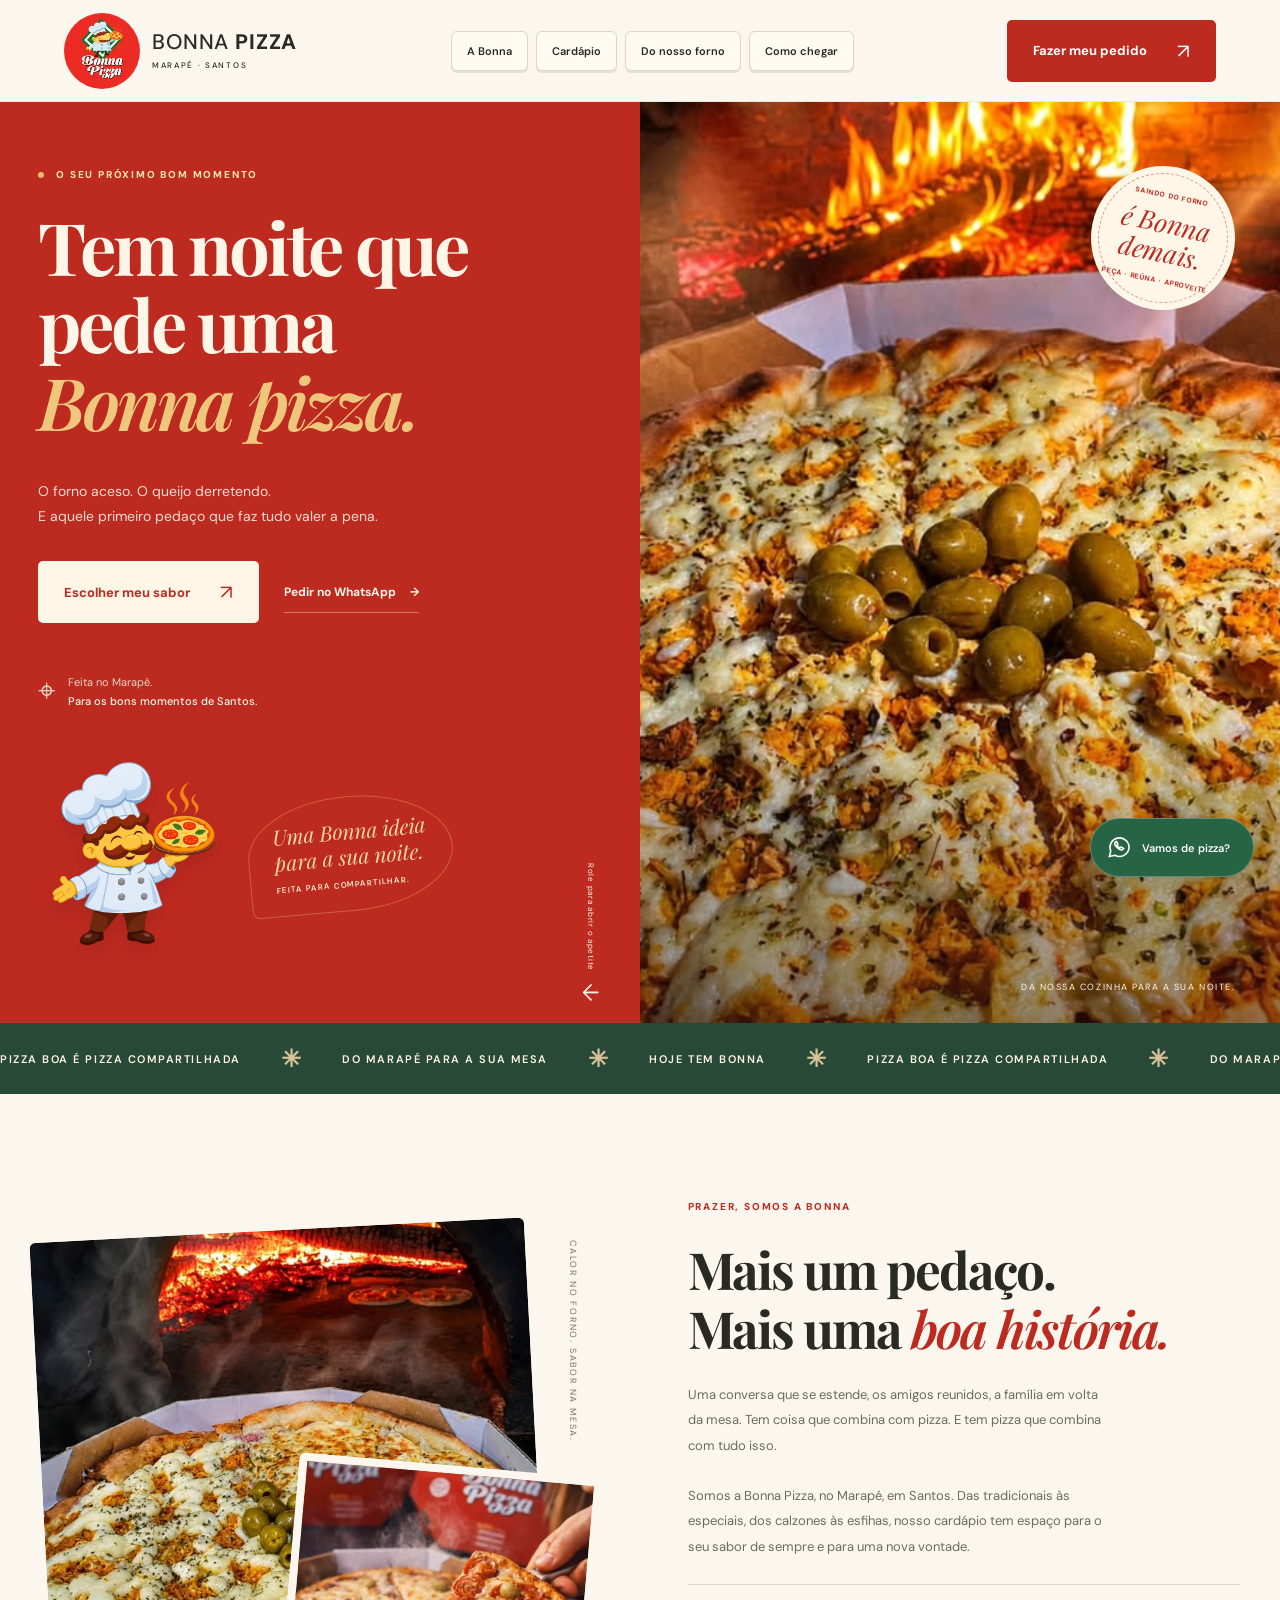
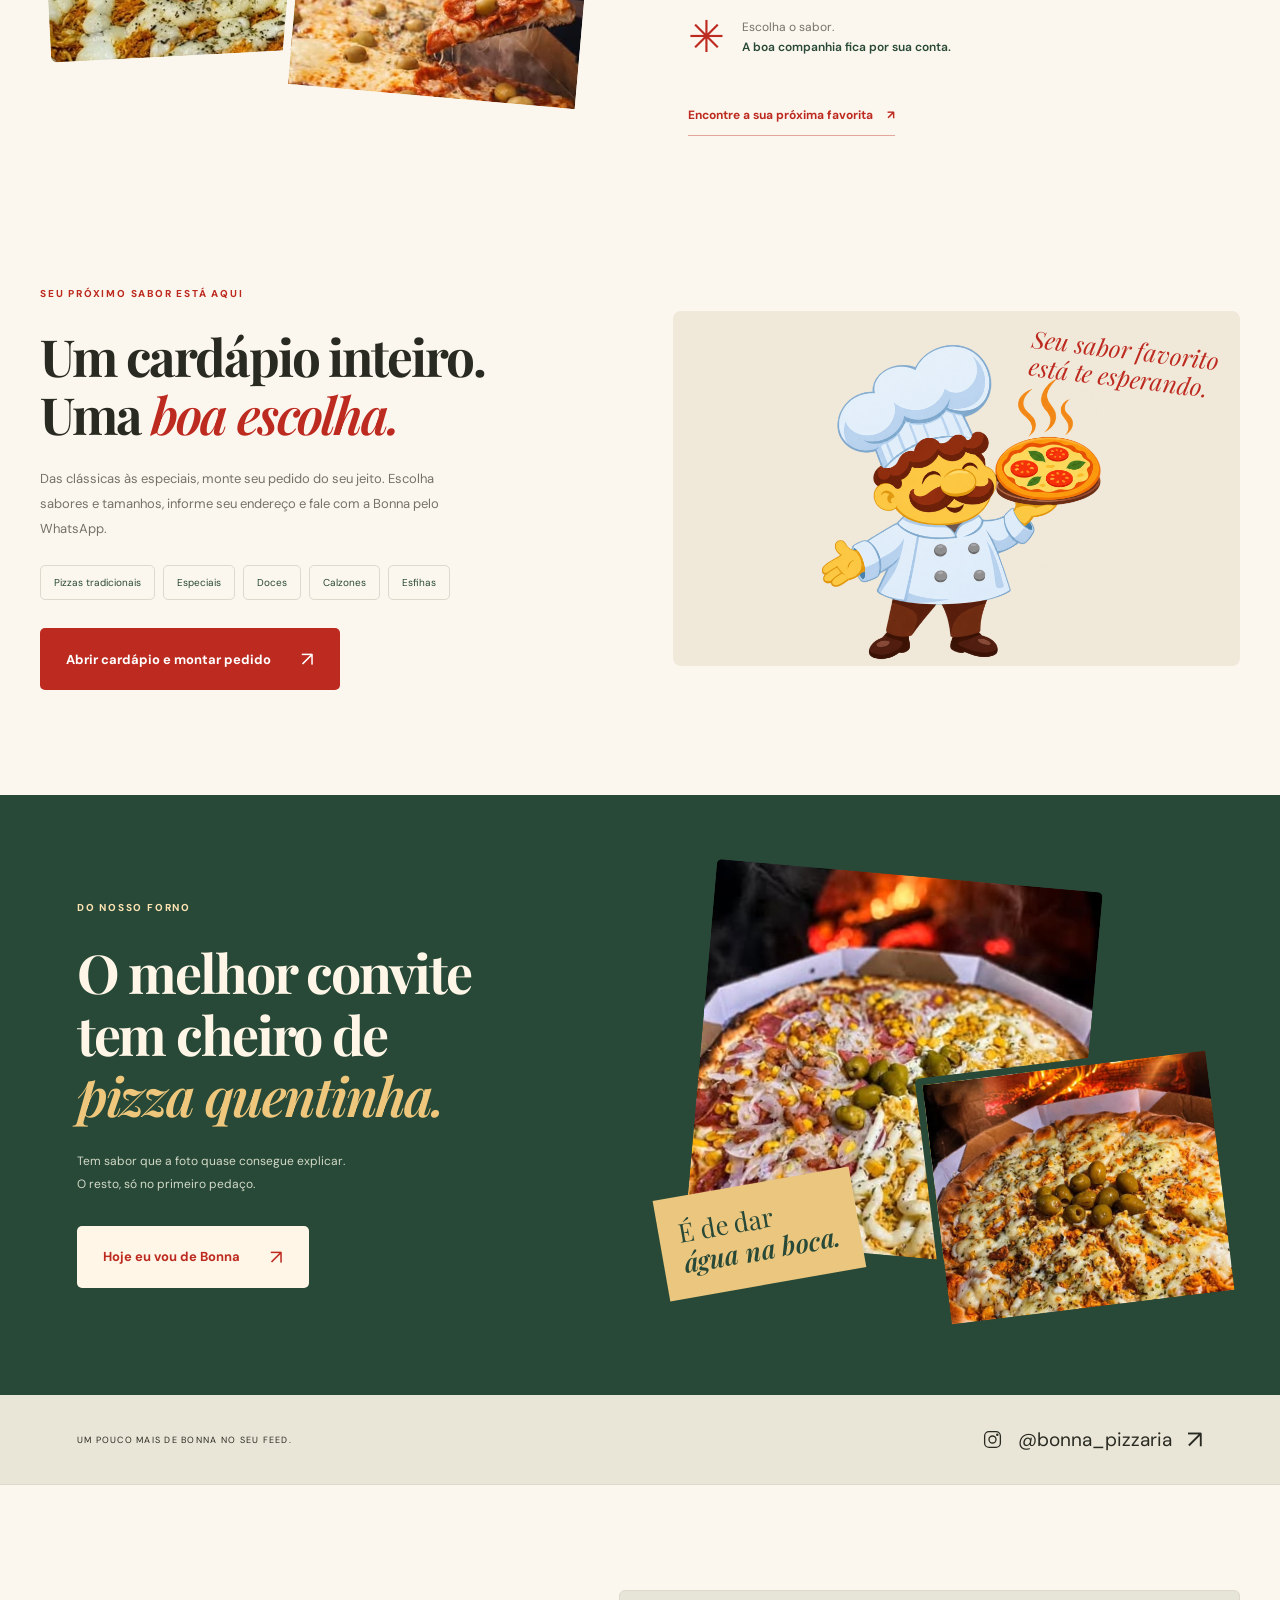
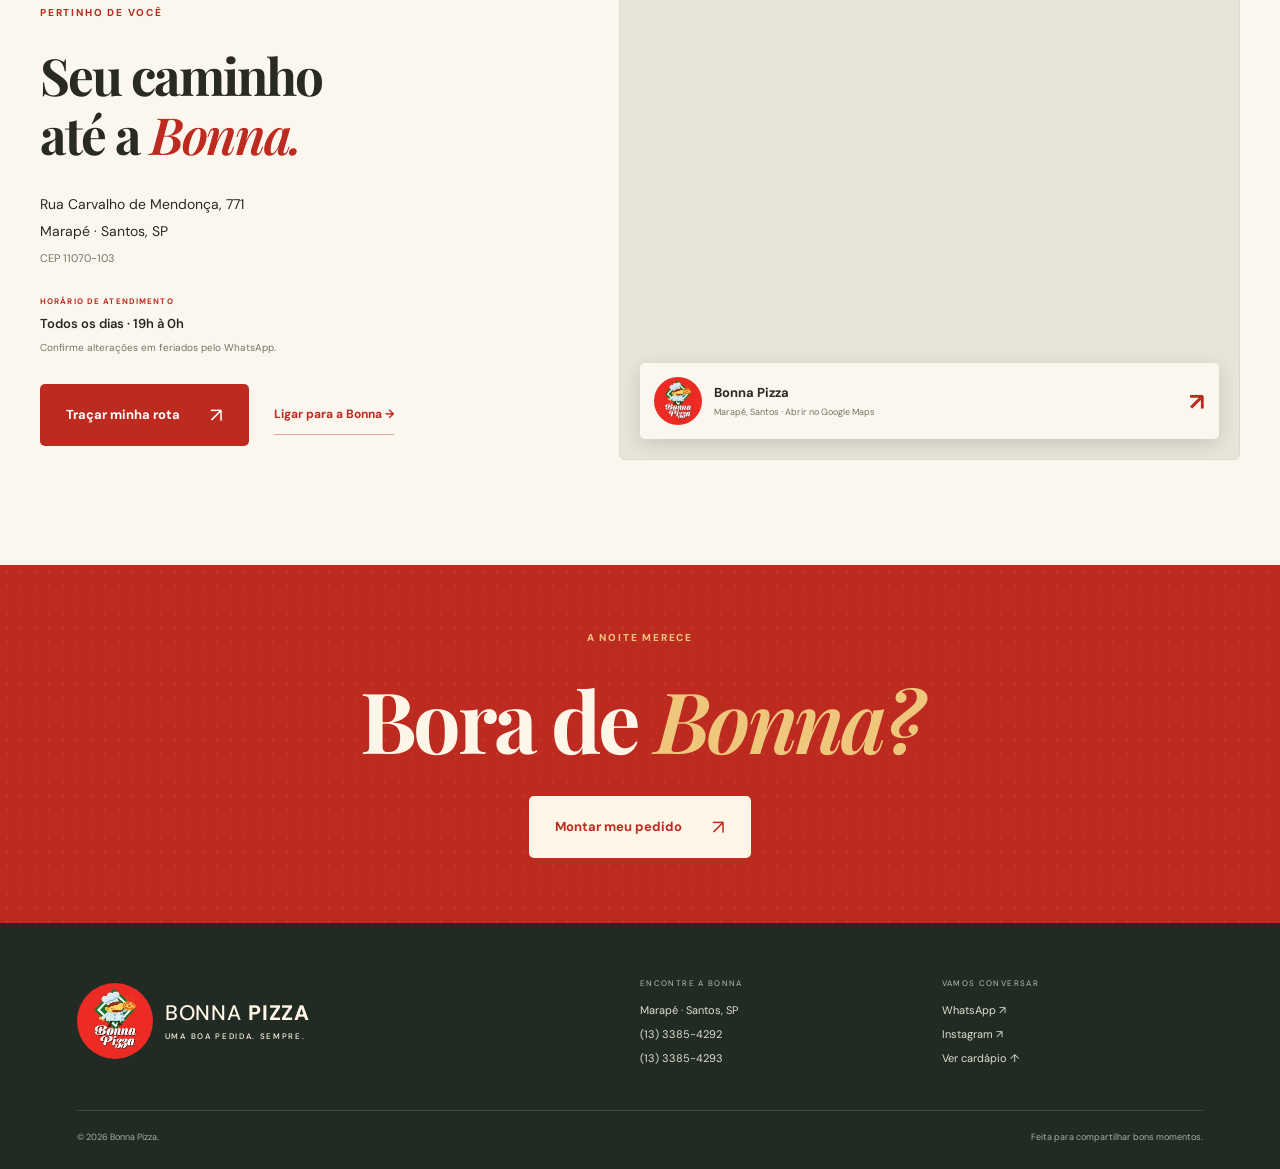
==== commit 0a7d3abe: "Cria página de pedidos, navegação em caixas e mascote da Bonna" ====
--- a/index.html
+++ b/index.html
@@ -4,204 +4,23 @@
   <meta charset="UTF-8"><meta name="viewport" content="width=device-width,initial-scale=1">
   <title>Bonna Pizza · Um bom momento começa com pizza</title>
   <meta name="description" content="Conheça o cardápio da Bonna Pizza no Marapé, em Santos. Pizzas, calzones e esfihas. Escolha seu sabor e peça pelo WhatsApp.">
-  <meta name="theme-color" content="#bf291e"><link rel="icon" type="image/jpeg" href="[data-uri]"><link rel="apple-touch-icon" href="[data-uri]">
-  <style>@import url('https://fonts.googleapis.com/css2?family=DM+Sans:wght@400;500;600;700&family=Playfair+Display:ital,wght@0,600;0,700;0,800;1,600;1,700&display=swap');
-:root{--red:#bd2a20;--deep:#93251d;--cream:#fff6e7;--paper:#fcf7ee;--ink:#292a22;--green:#284937;--muted:#757267;--line:#ded9cc}*{box-sizing:border-box}html{scroll-behavior:smooth;scroll-padding-top:105px}body{margin:0;color:var(--ink);background:var(--paper);font-family:'DM Sans',Arial,sans-serif;-webkit-font-smoothing:antialiased}a{color:inherit;text-decoration:none;cursor:pointer}button,input{font:inherit}button{cursor:pointer}img{display:block;max-width:100%;object-fit:cover}button,a,input{ -webkit-tap-highlight-color:transparent}a,button{transition:transform .25s,background .25s,box-shadow .25s,color .25s}a:focus-visible,button:focus-visible,input:focus-visible{outline:3px solid #d18c28;outline-offset:5px}.sr-only{position:absolute;width:1px;height:1px;overflow:hidden;clip-path:inset(50%)}.skip{position:fixed;top:-70px;background:var(--cream);padding:14px;z-index:100}.skip:focus{top:0}header{height:102px;background:var(--paper);position:sticky;top:0;z-index:30;border-bottom:1px solid #ded9cc88;transition:box-shadow .3s}header.scrolled{box-shadow:0 6px 20px #26251d10}.nav-wrap{max-width:1440px;height:100%;margin:auto;padding:0 5%;display:flex;align-items:center;justify-content:space-between;gap:24px}.brand{display:flex;align-items:center;gap:12px}.brand img{border-radius:50%;width:76px;height:76px}.brand>span{font-size:21px;letter-spacing:.04em;font-weight:500;line-height:1.05}.brand b{font-weight:800}.brand small{display:block;font-size:8px;letter-spacing:.21em;margin-top:8px}nav{display:flex;gap:30px;font-size:13px;font-weight:600}nav a:hover{color:var(--red);transform:translateY(-2px)}.button{background:var(--red);color:white;border:1px solid transparent;display:inline-flex;align-items:center;justify-content:center;gap:30px;padding:17px 25px;border-radius:5px;font-size:13px;font-weight:700;min-height:52px}.button span{font-size:20px;font-weight:400}.button:hover{transform:translateY(-4px);box-shadow:0 9px 22px #7c231c28;background:var(--deep)}.cream{background:var(--cream);color:var(--red)}.cream:hover{background:#fff;color:var(--deep);box-shadow:0 10px 28px #31160d28}.outline{background:transparent;border-color:var(--red);color:var(--red)}.outline:hover{background:var(--red);color:#fff}.menu-toggle{display:none}.hero{display:grid;grid-template-columns:1fr 1fr;min-height:690px;position:relative;background:var(--red);color:var(--cream)}.hero-copy{padding:65px 6% 65px max(6%,calc((100vw - 1290px)/2));position:relative;z-index:1}.eyebrow{font-size:10px;font-weight:800;letter-spacing:.18em;color:var(--red);margin:0 0 25px;line-height:1.6}.eyebrow.light{color:#ffe4b3}.eyebrow>span{display:inline-block;background:#e7be68;width:6px;height:6px;border-radius:50%;margin-right:8px}.hero h1{font-family:'Playfair Display',Georgia,serif;font-size:clamp(55px,5.65vw,87px);line-height:1.07;letter-spacing:-.045em;font-weight:700;margin:0 0 25px}em{font-weight:600}h1 em{color:#efc77c}.hero-description{font-size:14px;line-height:1.8;color:#f5ddd0;margin-bottom:32px}.actions{display:flex;align-items:center;gap:25px;flex-wrap:wrap}.text-link{font-size:12px;font-weight:700;display:inline-flex;gap:14px;align-items:center;border-bottom:1px solid #fff6e75e;padding:12px 0}.text-link:hover{transform:translateY(-3px)}.text-link.red{color:var(--red);border-color:#bd2a2066}.hero-location{display:flex;align-items:center;gap:13px;margin-top:42px;font-size:11px;line-height:1.7;color:#ead4c4}.hero-location strong{font-weight:500;color:var(--cream)}.location-icon{font-size:31px;font-weight:400}.hero-photo{position:relative;min-width:0;overflow:hidden}.hero-photo>img{height:100%;width:100%;object-position:55% center;transition:transform 1s}.hero:hover .hero-photo>img{transform:scale(1.025)}.photo-shade{position:absolute;inset:0;background:linear-gradient(0deg,#20110a80,transparent 40%)}.round-stamp{position:absolute;right:7%;top:7%;border-radius:50%;width:144px;height:144px;display:flex;flex-direction:column;align-items:center;justify-content:center;background:var(--cream);color:var(--red);transform:rotate(12deg);outline:1px dashed #bd2a2077;outline-offset:-8px;box-shadow:0 3px 20px #0002}.round-stamp>span{font-size:7px;letter-spacing:.1em;font-weight:700}.round-stamp b{font:italic 26px/1.1 'Playfair Display',Georgia,serif;text-align:center;margin:9px 0}.photo-caption{position:absolute;bottom:30px;right:7%;font-size:9px;letter-spacing:.17em}.scroll-cue{position:absolute;bottom:20px;left:45%;font-size:8px;letter-spacing:.09em;writing-mode:vertical-rl;display:flex;gap:12px;align-items:center}.scroll-cue span{font-size:22px}.marquee{overflow:hidden;background:var(--green);color:var(--cream);padding:20px 0;font-size:11px;letter-spacing:.14em;font-weight:600}.marquee>div{display:flex;align-items:center;gap:40px;white-space:nowrap;width:max-content;animation:marquee 42s linear infinite}.marquee i{color:#d8c298;font-size:24px;font-style:normal}@keyframes marquee{to{transform:translateX(-50%)}}.section{max-width:1290px;padding:105px 40px;margin:0 auto}h2{font-family:'Playfair Display',Georgia,serif;font-size:clamp(38px,4vw,58px);line-height:1.14;letter-spacing:-.04em;font-weight:700;margin:0}h2 em{color:var(--red)}.about{display:grid;grid-template-columns:1fr 1fr;gap:95px;align-items:center}.about-images{position:relative;padding:0 58px 55px 0;min-width:0}.image-frame{overflow:hidden;border-radius:6px}.image-frame img{width:100%;height:100%;transition:transform .7s}.image-frame:hover img{transform:scale(1.05)}.tall{height:420px;transform:rotate(-3deg)}.detail{position:absolute;bottom:0;right:0;width:55%;height:240px;border:8px solid var(--paper);transform:rotate(5deg)}.vertical-label{position:absolute;right:14px;top:10px;writing-mode:vertical-rl;letter-spacing:.2em;font-size:9px;color:var(--muted)}.about-copy>p:not(.eyebrow){font-size:13px;line-height:1.95;color:#6b6b61;max-width:420px;margin-top:25px}.about-note{display:flex;gap:17px;align-items:center;margin:25px 0;border-top:1px solid var(--line);padding-top:20px}.about-note>span{font-size:44px;color:var(--red)}.about-note p{font-size:12px;line-height:1.7;color:var(--muted)}.about-note strong{color:var(--green);font-weight:600}.menu-section{padding-top:55px}.section-heading{display:flex;justify-content:space-between;align-items:flex-end;gap:30px;margin-bottom:42px}.section-heading>p{font-size:12px;color:var(--muted);line-height:1.9;max-width:360px;margin-bottom:6px}.menu-controls{border-top:1px solid var(--line);padding-top:27px}.tabs{display:flex;gap:8px;overflow:auto;padding-bottom:14px;scrollbar-width:thin}.tabs button{border:1px solid #dbd6c9;background:transparent;border-radius:4px;padding:12px 17px;font-size:11px;font-weight:600;white-space:nowrap}.tabs button.active{color:var(--cream);background:var(--green);border-color:var(--green)}.tabs button:hover{transform:translateY(-2px);border-color:var(--green)}.search-wrap{position:relative;margin:12px 0 24px;display:flex;align-items:center;gap:12px;background:#f0ebe0;border:1px solid transparent;border-radius:5px;padding:0 18px}.search-wrap:focus-within{border-color:var(--green)}.search-wrap>span{font-size:27px;color:var(--green)}.search-wrap input{height:52px;border:0;background:none;width:100%;outline:none;font-size:12px;color:var(--ink)}.search-wrap button{border:0;background:none;font-size:22px;color:var(--muted)}.menu-meta{display:flex;justify-content:space-between;align-items:center;gap:15px;font-size:10px;color:var(--muted);margin-bottom:18px}.menu-meta p{margin:0;color:var(--green);font-weight:600}.menu-grid{display:grid;grid-template-columns:repeat(2,minmax(0,1fr));gap:0 35px}.menu-card{display:grid;grid-template-columns:1fr auto;gap:18px;padding:23px 0;border-top:1px solid var(--line);position:relative;animation:card-in .35s both}.menu-card:hover{background:#f4eee1}.menu-card h3{font-family:'Playfair Display',Georgia,serif;font-size:23px;font-weight:600;letter-spacing:-.02em;margin:0 0 7px}.menu-number{font-family:'DM Sans',sans-serif;font-size:9px;letter-spacing:.05em;color:var(--red);display:block;margin-bottom:8px}.menu-card p{font-size:11px;color:var(--muted);line-height:1.75;margin:0;max-width:330px}.menu-card .price{font-size:13px;font-weight:700;color:var(--green);margin-top:14px}.price small{font-size:8px;font-weight:500;color:var(--muted);margin-right:6px}.pick{width:40px;height:40px;align-self:center;border-radius:50%;border:1px solid #d6d0c2;color:var(--red);background:transparent;font-size:23px}.pick:hover{background:var(--red);border-color:var(--red);color:white;transform:rotate(90deg)}#load-more{display:flex;margin:28px auto 0}#load-more[hidden]{display:none}.menu-footnote{display:flex;gap:10px;align-items:flex-start;background:#eee9dd;padding:17px 20px;border-radius:4px;margin-top:30px;font-size:10px;color:#736b5e;line-height:1.7}.menu-footnote p{margin:0}.menu-footnote>span{font-size:16px}.oven-section{background:var(--green);color:var(--cream);display:grid;grid-template-columns:1fr 1fr;gap:40px;padding:80px max(6%,calc((100vw - 1210px)/2));overflow:hidden}.oven-copy{padding:25px 0}.oven-copy h2{font-size:clamp(40px,4.2vw,62px)}.oven-copy h2 em{color:#efc77c}.oven-copy>p:not(.eyebrow){font-size:12px;line-height:1.9;color:#d3d9c8;margin:25px 0 30px}.oven-images{position:relative;padding:0 20px 35px 40px;min-height:440px}.oven-main{height:380px;width:80%;border-radius:5px;transform:rotate(5deg);object-position:center}.oven-detail{position:absolute;bottom:0;right:-25px;width:55%;height:255px;border:7px solid var(--green);border-radius:5px;transform:rotate(-7deg)}.oven-tag{position:absolute;left:0;bottom:30px;background:#eac67e;color:var(--green);font:26px/1.2 'Playfair Display',Georgia,serif;padding:20px;transform:rotate(-10deg)}.instagram-strip{display:flex;justify-content:space-between;gap:24px;align-items:center;padding:28px max(6%,calc((100vw - 1210px)/2));background:#eae6d7;border-bottom:1px solid var(--line)}.instagram-strip>span{font-size:9px;letter-spacing:.14em}.instagram-strip a{font-size:19px;display:flex;align-items:center;gap:15px}.instagram-strip a:hover{color:var(--red);transform:translateX(4px)}.instagram-strip svg{width:21px;height:21px;fill:none;stroke:currentColor;stroke-width:1.5}.instagram-strip b{font-size:25px;font-weight:400}.location{display:grid;grid-template-columns:.9fr 1.1fr;gap:70px;align-items:center}address{font-size:14px;line-height:1.9;font-style:normal;margin-top:28px}address small{color:var(--muted);font-size:11px}.hours{display:flex;flex-direction:column;gap:9px;margin:25px 0 30px}.hours>span{font-size:8px;letter-spacing:.14em;color:var(--red);font-weight:700}.hours strong{font-size:13px;font-weight:600}.hours small{font-size:10px;color:var(--muted)}.map-wrap{height:470px;position:relative;border-radius:6px;overflow:hidden;background:#e6e5d8;border:1px solid #ded9cc}.map-wrap iframe{height:100%;width:100%;border:0;filter:saturate(.65)}.map-label{position:absolute;bottom:20px;left:20px;right:20px;background:var(--paper);border-radius:5px;padding:14px;display:flex;align-items:center;gap:12px;box-shadow:0 5px 20px #0002}.map-label img{border-radius:50%}.map-label span{display:flex;flex-direction:column;gap:5px}.map-label strong{font-size:13px}.map-label small{font-size:9px;color:var(--muted)}.map-label>b{margin-left:auto;font-size:24px;color:var(--red)}.final-cta{background:var(--red);color:var(--cream);padding:65px 30px;text-align:center;background-image:radial-gradient(#fff1 1px,transparent 1px);background-size:14px 14px}.final-cta .eyebrow{color:#f1c57b}.final-cta h2{font-size:clamp(55px,6.6vw,94px);margin-bottom:28px}.final-cta h2 em{color:#efc77c}footer{background:#222b23;color:var(--cream);padding:55px max(6%,calc((100vw - 1210px)/2)) 0}.footer-main{display:grid;grid-template-columns:2fr 1fr 1fr;gap:40px;padding-bottom:45px}.footer-main>div{display:flex;flex-direction:column;gap:10px}.footer-main>div>span{font-size:8px;letter-spacing:.17em;color:#bdbfac;margin-bottom:5px}.footer-main>div>a{font-size:11px;color:#deded1}.footer-main>div>a:hover{color:#efc77c}.footer-bottom{border-top:1px solid #fff2;padding:20px 0 26px;display:flex;justify-content:space-between;font-size:9px;color:#a9aea2}.whatsapp-float{position:fixed;right:26px;bottom:23px;background:#276345;color:white;z-index:25;display:flex;align-items:center;gap:9px;padding:15px;border:1px solid #ffffff40;border-radius:40px;box-shadow:0 4px 20px #10291633}.whatsapp-float svg{width:27px;height:27px;fill:none;stroke:currentColor;stroke-width:1.4}.whatsapp-float span{font-size:11px;font-weight:600;padding-right:8px}.whatsapp-float:hover{transform:translateY(-5px);background:#1c7746;box-shadow:0 9px 25px #10291644}dialog{border:0;border-radius:10px;max-width:520px;width:calc(100% - 32px);padding:0;background:var(--paper);color:var(--ink);box-shadow:0 20px 90px #0004}dialog::backdrop{background:#152017aa;backdrop-filter:blur(4px)}.dialog-inner{padding:42px;position:relative}.dialog-close{position:absolute;right:15px;top:12px;border:0;background:none;color:var(--red);font-size:28px;width:35px;height:35px}.dialog-inner .eyebrow{margin-bottom:14px}.dialog-inner h2{font-size:36px}.dialog-inner>p:not(.eyebrow){font-size:13px;line-height:1.8;color:var(--muted)}fieldset{border:0;padding:0;margin:25px 0}legend{font-size:11px;font-weight:700;margin-bottom:12px}#size-options{display:flex;gap:12px}.size-option{border:1px solid var(--line);padding:16px;cursor:pointer;border-radius:5px;flex:1;display:flex;align-items:center;gap:10px;font-size:12px}.size-option:has(input:checked){background:#e5ecdf;border-color:var(--green)}.size-option input{accent-color:var(--green)}.size-option strong{display:block;font-size:14px;margin-top:5px}.dialog-warning{font-size:10px!important}#dialog-order{width:100%;gap:12px}.reveal{transition:opacity .75s,transform .75s}.motion .reveal{opacity:0;transform:translateY(28px)}.motion .reveal.visible{opacity:1;transform:none}@keyframes card-in{from{opacity:0;transform:translateY(12px)}to{opacity:1;transform:none}}
-@media(min-width:1600px){.hero-copy{padding-top:80px;padding-bottom:80px}.hero{min-height:750px}}@media(max-width:1100px){nav{gap:17px}.nav-order{padding:13px 16px;gap:12px}.brand>span{display:none}.hero-copy{padding:55px 6%}.hero h1{font-size:66px}.hero .actions{gap:10px}.hero .text-link{font-size:10px}.about{gap:50px}.section{padding:80px 35px}.oven-section{padding:65px 6%}.oven-images{padding-left:15px}.location{gap:35px}.round-stamp{width:120px;height:120px}.round-stamp b{font-size:23px}.round-stamp>span{font-size:6px}.hero .button{padding:15px 18px;gap:14px}.oven-detail{right:-5px}.oven-tag{font-size:22px}}
-@media(max-width:760px){html{scroll-padding-top:82px}header{height:82px}.nav-wrap{padding:0 20px;gap:12px}.brand img{width:60px;height:60px}.brand>span{display:block;font-size:17px}.brand small{font-size:6px}.nav-order{margin-left:auto;padding:11px 14px;min-height:42px;font-size:10px;gap:10px}.menu-toggle{width:33px;height:40px;display:flex;flex-direction:column;justify-content:center;gap:6px;background:none;border:0;padding:3px}.menu-toggle span{height:2px;width:24px;background:var(--green);transition:transform .25s}.menu-toggle[aria-expanded=true] span:first-child{transform:translateY(4px) rotate(45deg)}.menu-toggle[aria-expanded=true] span:last-child{transform:translateY(-4px) rotate(-45deg)}nav{position:absolute;top:82px;left:0;right:0;padding:25px;background:var(--paper);box-shadow:0 12px 15px #0001;display:none;flex-direction:column;gap:24px}nav.open{display:flex}.hero{grid-template-columns:1fr;min-height:0}.hero-copy{padding:48px 25px 40px}.hero h1{font-size:clamp(53px,12vw,78px);line-height:1.05}.hero .eyebrow{font-size:8px;margin-bottom:23px}.hero-description{font-size:13px;margin-bottom:25px}.hero h1 br:nth-child(2){display:none}.hero .actions{gap:20px}.hero .text-link{font-size:11px}.hero-location{margin-top:30px;font-size:10px}.hero-photo{height:390px}.hero-photo>img{object-position:center 55%}.round-stamp{top:25px;right:25px;width:115px;height:115px}.scroll-cue{display:none}.photo-caption{font-size:7px;bottom:20px}.marquee{padding:15px 0;font-size:9px}.marquee>div{gap:25px}.section{padding:65px 24px}.about{grid-template-columns:1fr;gap:40px}.about-images{max-width:500px;width:100%;margin:auto;padding-right:45px;padding-bottom:35px}.tall{height:340px}.detail{height:200px;width:53%}.about-copy h2{font-size:41px}.about-copy>p:not(.eyebrow){font-size:13px}.about-copy .eyebrow{margin-bottom:18px}.about-note{margin:20px 0}.menu-section{padding-top:25px}.section-heading{display:block;margin-bottom:28px}.section-heading>p{margin-top:20px;font-size:12px}.section-heading h2{font-size:46px}.eyebrow{font-size:9px;margin-bottom:18px}.tabs{margin-right:-24px}.tabs button{font-size:10px;padding:11px 13px}.menu-meta{align-items:flex-start;flex-direction:column;gap:7px;font-size:9px}.menu-grid{grid-template-columns:1fr}.menu-card{padding:22px 0}.menu-card h3{font-size:24px}.menu-card p{font-size:12px}.menu-card .price{font-size:14px}.pick{height:43px;width:43px}.menu-footnote{font-size:9px;padding:15px}.oven-section{grid-template-columns:1fr;padding:55px 24px;gap:25px}.oven-copy h2{font-size:44px}.oven-copy{padding:0}.oven-images{min-height:400px;padding:0 30px 40px 10px;max-width:500px;width:100%;margin:auto}.oven-main{width:85%;height:330px}.oven-detail{height:230px;width:54%;right:0}.oven-tag{bottom:15px;font-size:24px;left:0}.instagram-strip{padding:25px 24px;flex-direction:column;align-items:flex-start;gap:15px}.instagram-strip>span{font-size:8px}.instagram-strip a{font-size:20px}.location{grid-template-columns:1fr;gap:35px}.location h2{font-size:46px}.location address{margin-top:24px}.map-wrap{height:370px}.location .actions{gap:16px}.location .text-link{font-size:10px}.final-cta{padding:50px 24px}.final-cta h2{font-size:59px}footer{padding:40px 24px 0}.footer-main{grid-template-columns:1fr 1fr;gap:35px 25px}.footer-main>.brand{grid-column:1/-1}.footer-main>.brand>span{display:block}.footer-bottom{font-size:8px;gap:20px;line-height:1.7;padding-bottom:85px}.whatsapp-float{right:17px;bottom:17px;padding:13px}.whatsapp-float span{display:none}.dialog-inner{padding:35px 24px}.dialog-inner h2{font-size:32px}.size-option{padding:12px;font-size:11px}.dialog-inner .button{font-size:11px;padding:14px}.hero-photo{height:min(100vw,450px)}}
-@media(prefers-reduced-motion:reduce){html{scroll-behavior:auto}*,*:before,*:after{animation:none!important;transition:none!important}.motion .reveal{opacity:1;transform:none}}
-</style>
+  <meta name="theme-color" content="#bf291e"><link rel="icon" type="image/jpeg" href="assets/logo.jpg"><link rel="apple-touch-icon" href="assets/logo.jpg">
+  <link rel="stylesheet" href="style.css"><link rel="stylesheet" href="order.css"><script src="common.js" defer></script>
 </head>
 <body>
-<a class="skip" href="#cardapio">Ir para o cardápio</a>
-<header id="header"><div class="nav-wrap"><a class="brand" href="#inicio" aria-label="Bonna Pizza, início"><img src="[data-uri]" alt="Bonna Pizza" width="76" height="76"><span>BONNA <b>PIZZA</b><small>MARAPÉ · SANTOS</small></span></a><nav id="navigation" aria-label="Principal"><a href="#sobre">A Bonna</a><a href="#cardapio">Cardápio</a><a href="#momentos">Do nosso forno</a><a href="#localizacao">Como chegar</a></nav><a class="button nav-order" data-whatsapp>Fazer meu pedido <span>↗</span></a><button class="menu-toggle" aria-expanded="false" aria-controls="navigation" aria-label="Abrir menu"><span></span><span></span></button></div></header>
+<a class="skip" href="cardapio.html">Ir para o cardápio</a>
+<header id="header"><div class="nav-wrap"><a class="brand" href="#inicio" aria-label="Bonna Pizza, início"><img src="assets/logo.jpg" alt="Bonna Pizza" width="76" height="76"><span>BONNA <b>PIZZA</b><small>MARAPÉ · SANTOS</small></span></a><nav id="navigation" aria-label="Principal"><a href="#sobre">A Bonna</a><a href="cardapio.html">Cardápio</a><a href="#momentos">Do nosso forno</a><a href="#localizacao">Como chegar</a></nav><a class="button nav-order" href="cardapio.html">Fazer meu pedido <span>↗</span></a><button class="menu-toggle" aria-expanded="false" aria-controls="navigation" aria-label="Abrir menu"><span></span><span></span></button></div></header>
 <main>
-<section id="inicio" class="hero"><div class="hero-copy"><p class="eyebrow light"><span></span> O SEU PRÓXIMO BOM MOMENTO</p><h1>Tem noite que<br>pede uma<br><em>Bonna pizza.</em></h1><p class="hero-description">O forno aceso. O queijo derretendo.<br>E aquele primeiro pedaço que faz tudo valer a pena.</p><div class="actions"><a class="button cream" href="#cardapio">Escolher meu sabor <span>↗</span></a><a class="text-link" data-whatsapp>Pedir no WhatsApp <span>→</span></a></div><div class="hero-location"><span class="location-icon">⌖</span><span>Feita no Marapé.<br><strong>Para os bons momentos de Santos.</strong></span></div></div><div class="hero-photo"><img src="[data-uri]" alt="Pizza da Bonna com queijo gratinado, azeitonas e o forno aceso ao fundo" width="640" height="640" fetchpriority="high"><div class="photo-shade"></div><div class="round-stamp"><span>SAINDO DO FORNO</span><b>é Bonna<br>demais.</b><span>PEÇA · REÚNA · APROVEITE</span></div><span class="photo-caption">DA NOSSA COZINHA PARA A SUA NOITE.</span></div><a class="scroll-cue" href="#sobre" aria-label="Conhecer a Bonna">Role para abrir o apetite <span>↓</span></a></section>
+<section id="inicio" class="hero"><div class="hero-copy"><p class="eyebrow light"><span></span> O SEU PRÓXIMO BOM MOMENTO</p><h1>Tem noite que<br>pede uma<br><em>Bonna pizza.</em></h1><p class="hero-description">O forno aceso. O queijo derretendo.<br>E aquele primeiro pedaço que faz tudo valer a pena.</p><div class="actions"><a class="button cream" href="cardapio.html">Escolher meu sabor <span>↗</span></a><a class="text-link" data-whatsapp>Pedir no WhatsApp <span>→</span></a></div><div class="hero-location"><span class="location-icon">⌖</span><span>Feita no Marapé.<br><strong>Para os bons momentos de Santos.</strong></span></div><div class="hero-mascot"><img src="assets/mascote.png" alt="Pizzaiolo da Bonna Pizza segurando uma pizza" width="220" height="255"><span class="mascot-note">Uma Bonna ideia<br>para a sua noite.<small>FEITA PARA COMPARTILHAR.</small></span></div></div><div class="hero-photo"><img src="assets/pizza-forno.jpg" alt="Pizza da Bonna com queijo gratinado, azeitonas e o forno aceso ao fundo" width="640" height="640" fetchpriority="high"><div class="photo-shade"></div><div class="round-stamp"><span>SAINDO DO FORNO</span><b>é Bonna<br>demais.</b><span>PEÇA · REÚNA · APROVEITE</span></div><span class="photo-caption">DA NOSSA COZINHA PARA A SUA NOITE.</span></div><a class="scroll-cue" href="#sobre" aria-label="Conhecer a Bonna">Role para abrir o apetite <span>↓</span></a></section>
 <div class="marquee" aria-hidden="true"><div>PIZZA BOA É PIZZA COMPARTILHADA <i>✳</i> DO MARAPÉ PARA A SUA MESA <i>✳</i> HOJE TEM BONNA <i>✳</i> PIZZA BOA É PIZZA COMPARTILHADA <i>✳</i> DO MARAPÉ PARA A SUA MESA <i>✳</i> HOJE TEM BONNA <i>✳</i></div></div>
-<section id="sobre" class="section about"><div class="about-images reveal"><div class="image-frame tall"><img src="[data-uri]